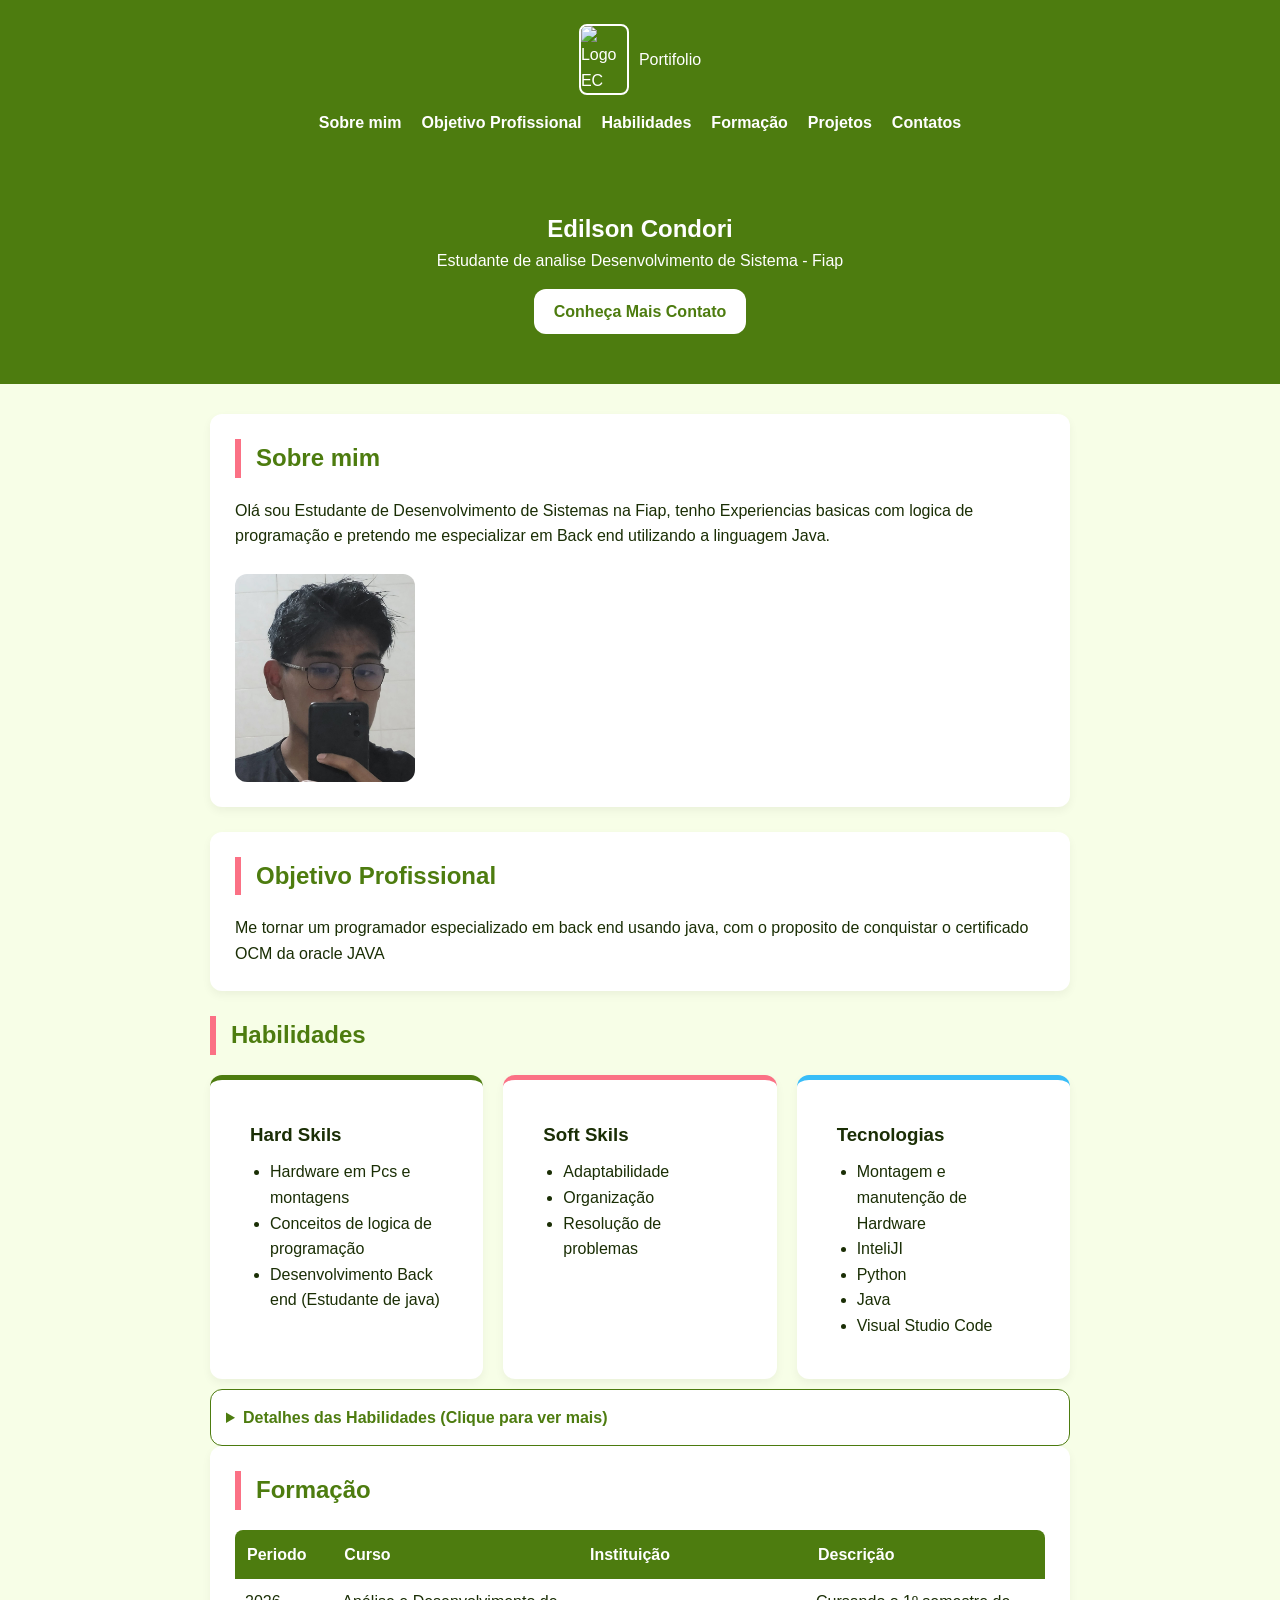
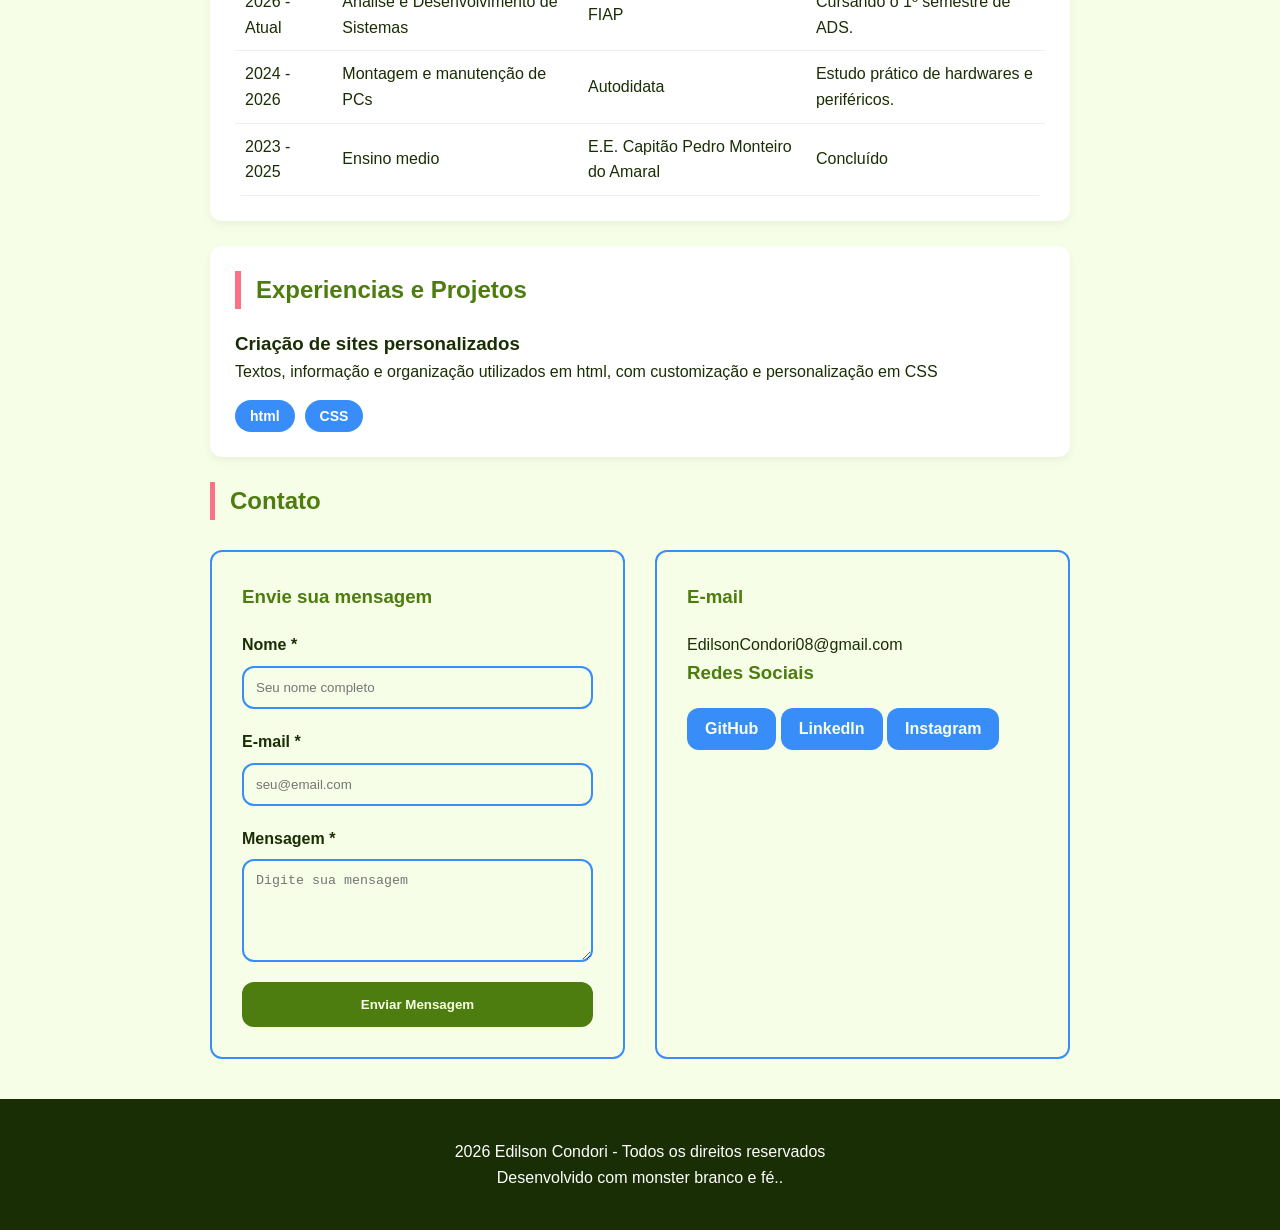
==== index.html @ 4fdccb60 "Add files via upload" ====
<!DOCTYPE html>
<html lang="pt-br">
<head>
    <meta charset="UTF-8">
    <meta name="viewport" content="width=device-width, initial-scale=1.0">
    <title>Portfólio - Edilson Condori</title>
    <link rel="stylesheet" href="style.css">
</head>
<body>

    <header>
        <div class="logo-area">
            <img src="https://ui-avatars.com/api/?background=4D7C0F&color=white&name=Edilson+Condori" alt="Logo EC">
            <span>Portifolio</span>
        </div>
        <nav>
            <ul>
                <li><a href="#sobre-mim">Sobre mim</a></li>
                <li><a href="#objetivo">Objetivo Profissional</a></li>
                <li><a href="#habilidades">Habilidades</a></li>
                <li><a href="#formacao">Formação</a></li>
                <li><a href="#projetos">Projetos</a></li>
                <li><a href="#contatos">Contatos</a></li>
            </ul>
        </nav>
    </header>

    <section class="hero">
        <h1>Edilson Condori</h1>
        <p>Estudante de analise Desenvolvimento de Sistema - Fiap</p>
        <div class="botoes">
            <a href="google.com/?hl=pt_BR" class="btn-contato">Conheça Mais Contato</a>
        </div>
    </section>

    <main>
        <section id="sobre-mim" class="bloco-branco">
            <h2>Sobre mim</h2>
            <div class="conteudo-flex">
                <div class="texto">
                    <p>Olá sou Estudante de Desenvolvimento de Sistemas na Fiap, tenho Experiencias basicas com logica de programação e pretendo me especializar em Back end utilizando a linguagem Java.</p>
                </div>
                <img src="img/myfoto.jpg" alt="Foto de Edilson" class="foto-perfil">
            </div>
        </section>

        <section id="objetivo" class="bloco-branco">
            <h2>Objetivo Profissional</h2>
            <p>Me tornar um programador especializado em back end usando java, com o proposito de conquistar o certificado OCM da oracle JAVA</p>
        </section>

        <section id="habilidades">
            <h2>Habilidades</h2>
            <div class="cards-grid">
                <div class="card hard">
                    <h3>Hard Skils</h3>
                    <ul>
                        <li>Hardware em Pcs e montagens</li>
                        <li>Conceitos de logica de programação</li>
                        <li>Desenvolvimento Back end (Estudante de java)</li>
                    </ul>
                </div>
                <div class="card soft">
                    <h3>Soft Skils</h3>
                    <ul>
                        <li>Adaptabilidade</li>
                        <li>Organização</li>
                        <li>Resolução de problemas</li>
                    </ul>
                </div>
                <div class="card tech">
                    <h3>Tecnologias</h3>
                    <ul>
                        <li>Montagem e manutenção de Hardware</li>
                        <li>InteliJI</li>
                        <li>Python</li>
                        <li>Java</li>
                        <li>Visual Studio Code</li>
                    </ul>
                </div>
            </div>

            <details class="detalhes-habilidades">
                <summary>Detalhes das Habilidades (Clique para ver mais)</summary>
                <p>Tenho experiencia pratica em montagens de Computadores do zero Escolha de componentes compativeis e manutenção preventiva. Tambem tenho conhecimento basico em Java e Python no uso do VsCode e InteliJI.</p>
            </details>
        </section>

        <section id="formacao" class="bloco-branco">
            <h2>Formação</h2>
            <table>
                <thead>
                    <tr>
                        <th>Periodo</th>
                        <th>Curso</th>
                        <th>Instituição</th>
                        <th>Descrição</th>
                    </tr>
                </thead>
                <tbody>
                    <tr>
                        <td>2026 - Atual</td>
                        <td>Análise e Desenvolvimento de Sistemas</td>
                        <td>FIAP</td>
                        <td>Cursando o 1º semestre de ADS.</td>
                    </tr>
                    <tr>
                        <td>2024 - 2026</td>
                        <td>Montagem e manutenção de PCs</td>
                        <td>Autodidata</td>
                        <td>Estudo prático de hardwares e periféricos.</td>
                    </tr>
                    <tr>
                        <td>2023 - 2025</td>
                        <td>Ensino medio</td>
                        <td>E.E. Capitão Pedro Monteiro do Amaral</td>
                        <td>Concluído</td>
                    </tr>
                </tbody>
            </table>
        </section>

        <section id="projetos" class="bloco-branco">
            <h2>Experiencias e Projetos</h2>
            <h3>Criação de sites personalizados</h3>
            <p>Textos, informação e organização utilizados em html, com customização e personalização em CSS</p>
            <ul class="lista-tags">
                <li>html</li>
                <li>CSS</li>
            </ul>
        </section>

        <section id="contatos">
            <h2 class="titulo-contato">Contato</h2>

        <div class="contato-container">
    <form class="contato-form">
        <h3>Envie sua mensagem</h3>
        
        <div class="input-group">
            <label for="nome">Nome *</label>
            <input type="text" id="nome" placeholder="Seu nome completo" required>
        </div>

        <div class="input-group">
            <label for="email">E-mail *</label>
            <input type="email" id="email" placeholder="seu@email.com" required>
        </div>

        <div class="input-group">
            <label for="mensagem">Mensagem *</label>
            <textarea id="mensagem" placeholder="Digite sua mensagem" rows="5" required></textarea>
        </div>

        <button type="submit" class="btn-enviar">Enviar Mensagem</button>
    </form>

    <div class="contato-info">
        <div class="info-item">
            <h3>E-mail</h3>
            <p>EdilsonCondori08@gmail.com</p>
        </div>

        <div class="info-item">
            <h3>Redes Sociais</h3>
            <div class="social-links">
                <a href="https://github.com/JonataJKL" target="_blank" class="badge">GitHub</a>
                <a href="https://linkedin.com/in/edilson-condori-8728393b3/" target="_blank" class="badge">LinkedIn</a>
                <a href="https://www.instagram.com/jkl0_82/" target="_blank" class="badge">Instagram</a>
            </div>
        </div>
    </div>
    </div>
            </div>
        </section>
    </main>

    <footer>
        <p>2026 Edilson Condori - Todos os direitos reservados</p>
        <p>Desenvolvido com monster branco e fé..</p>
    </footer>

</body>
</html>
---- style.css ----
* {
    margin: 0;
    padding: 0;
    box-sizing: border-box;
}

body {
    background-color: #F7FEE7; 
    color: #1A2E05;            
    font-family: 'Segoe UI', Tahoma, sans-serif;
    line-height: 1.6;
}

header {
    background-color: #4D7C0F; 
    color: white;
    padding: 1.5rem;
    display: flex;
    flex-direction: column;    
    align-items: center;       
    gap: 15px;
}

.logo-area {
    display: flex;
    align-items: center;
    gap: 10px;
}

.logo-area img {
    border-radius: 8px;
    width: 50px;
    border: 2px solid white;
}

nav ul {
    display: flex;
    gap: 20px;
    list-style: none;
}

nav a {
    color: white;
    text-decoration: none;
    font-weight: bold;
}

.hero {
    background-color: #4D7C0F;
    color: white;
    text-align: center;
    padding: 50px 20px;
}

.btn-contato {
    display: inline-block;
    background: white;
    color: #4D7C0F;
    padding: 10px 20px;
    border-radius: 12px;
    text-decoration: none;
    font-weight: bold;
    margin-top: 15px;
}


main {
    max-width: 900px;
    margin: 30px auto;
    padding: 0 20px;
}

.bloco-branco {
    background: white;
    padding: 25px;
    border-radius: 12px;
    margin-bottom: 25px;
    box-shadow: 0 4px 10px rgba(0,0,0,0.05); 
}

h2 {
    color: #4D7C0F;
    border-left: 6px solid #FB7185;
    padding-left: 15px;
    margin-bottom: 20px;
}


.cards-grid {
    display: flex;      
    gap: 20px;        
    flex-wrap: wrap;     
}

.card {
    background: white;
    padding: 40px;
    border-radius: 12px;
    flex: 1;             
    min-width: 250px;
    box-shadow: 0 4px 10px rgba(0,0,0,0.05);
}
.card ul {
    padding-left: 20px; 
    margin-top: 10px;
}


.card.hard { border-top: 5px solid #4D7C0F; } /* Verde */
.card.soft { border-top: 5px solid #FB7185; } /* Rosa */
.card.tech { border-top: 5px solid #38BDF8; } /* Azul */

.detalhes-habilidades {
    background: white;
    padding: 15px;
    border-radius: 12px;
    cursor: pointer;
    border: 1px solid #4D7C0F;
    margin-top: 10px;
}

.detalhes-habilidades summary {
    font-weight: bold;
    color: #4D7C0F;
}

.foto-perfil {
    border-radius: 12px;
    width: 180px;
}

.conteudo-flex {
    display: flex;
    gap: 25px;
    align-items: center;
    flex-wrap: wrap;
}

table {
    width: 100%;
    border-collapse: collapse;
    background: white;
    border-radius: 8px;
    overflow: hidden;
}

th {
    background: #4D7C0F;
    color: white;
    padding: 12px;
    text-align: left;
}

td {
    padding: 10px;
    border-bottom: 1px solid #eee;
}


.contato-grid {
    display: flex;
    gap: 20px;
    flex-wrap: wrap;
}

.contato-box {
    background: white;
    padding: 20px;
    border-radius: 12px;
    flex: 1;
    min-width: 250px;
    box-shadow: 0 4px 10px rgba(0,0,0,0.05);
}

.sociais-lista {
    list-style: none;
    display: flex;
    gap: 10px;
    margin-top: 10px;
}

.sociais-lista a {
    background: #388DF8; 
    color: white;
    padding: 5px 15px;
    border-radius: 20px;
    text-decoration: none;
    font-size: 0.8rem;
    font-weight: bold;
}


footer {
    text-align: center;
    padding: 40px;
    background: #1A2E05; 
    color: white;
    margin-top: 40px;
}

.lista-tags {
    list-style: none; 
    padding: 0;
    margin-top: 15px;
    display: flex; 
    gap: 10px;
}

.lista-tags li {
    background-color: #388DF8; 
    color: white;
    padding: 5px 15px;
    border-radius: 20px;
    font-size: 14px;
    font-weight: bold;
}


.contato {
    padding: 60px 20px;
    background-color: #F7FEE7; 
    color: #1A2E05;
}

.titulo-contato {
    color: #4D7C0F;
    border-left: 5px solid #FB7185; 
    padding-left: 15px;
    margin-bottom: 30px;
}

.contato-container {
    display: flex;
    gap: 30px;
    justify-content: center;
    flex-wrap: wrap;
}


.contato-form, .contato-info {
    background-color: #F7FEE7; 
    padding: 30px;
    border-radius: 12px; 
    border: 2px solid #388DF8; 
    flex: 1;
    max-width: 500px;
}

.contato-form h3, .contato-info h3 {
    color: #4D7C0F; 
    margin-bottom: 20px;
}

.input-group {
    margin-bottom: 20px;
    display: flex;
    flex-direction: column;
}

.input-group label {
    font-weight: bold;
    color: #1A2E05; 
    margin-bottom: 8px;
}

.input-group input, .input-group textarea {
    padding: 12px;
    border: 2px solid #388DF8; 
    border-radius: 12px;
    outline: none;
    background-color: #F7FEE7;
    color: #1A2E05;
}

.input-group input:focus, .input-group textarea:focus {
    border-color: #FB7185; 
}


.btn-enviar {
    width: 100%;
    padding: 15px;
    background-color: #4D7C0F; 
    color: #F7FEE7;
    border: none;
    border-radius: 12px;
    font-weight: bold;
    cursor: pointer;
    transition: 0.3s;
}

.btn-enviar:hover {
    background-color: #388DF8; 
}

.badge {
    background-color: #388DF8;  
    color: #F7FEE7; 
    padding: 8px 18px;
    border-radius: 12px;
    text-decoration: none;
    font-weight: bold;
    display: inline-block;
}

.badge:hover {
    background-color: #FB7185; 
}
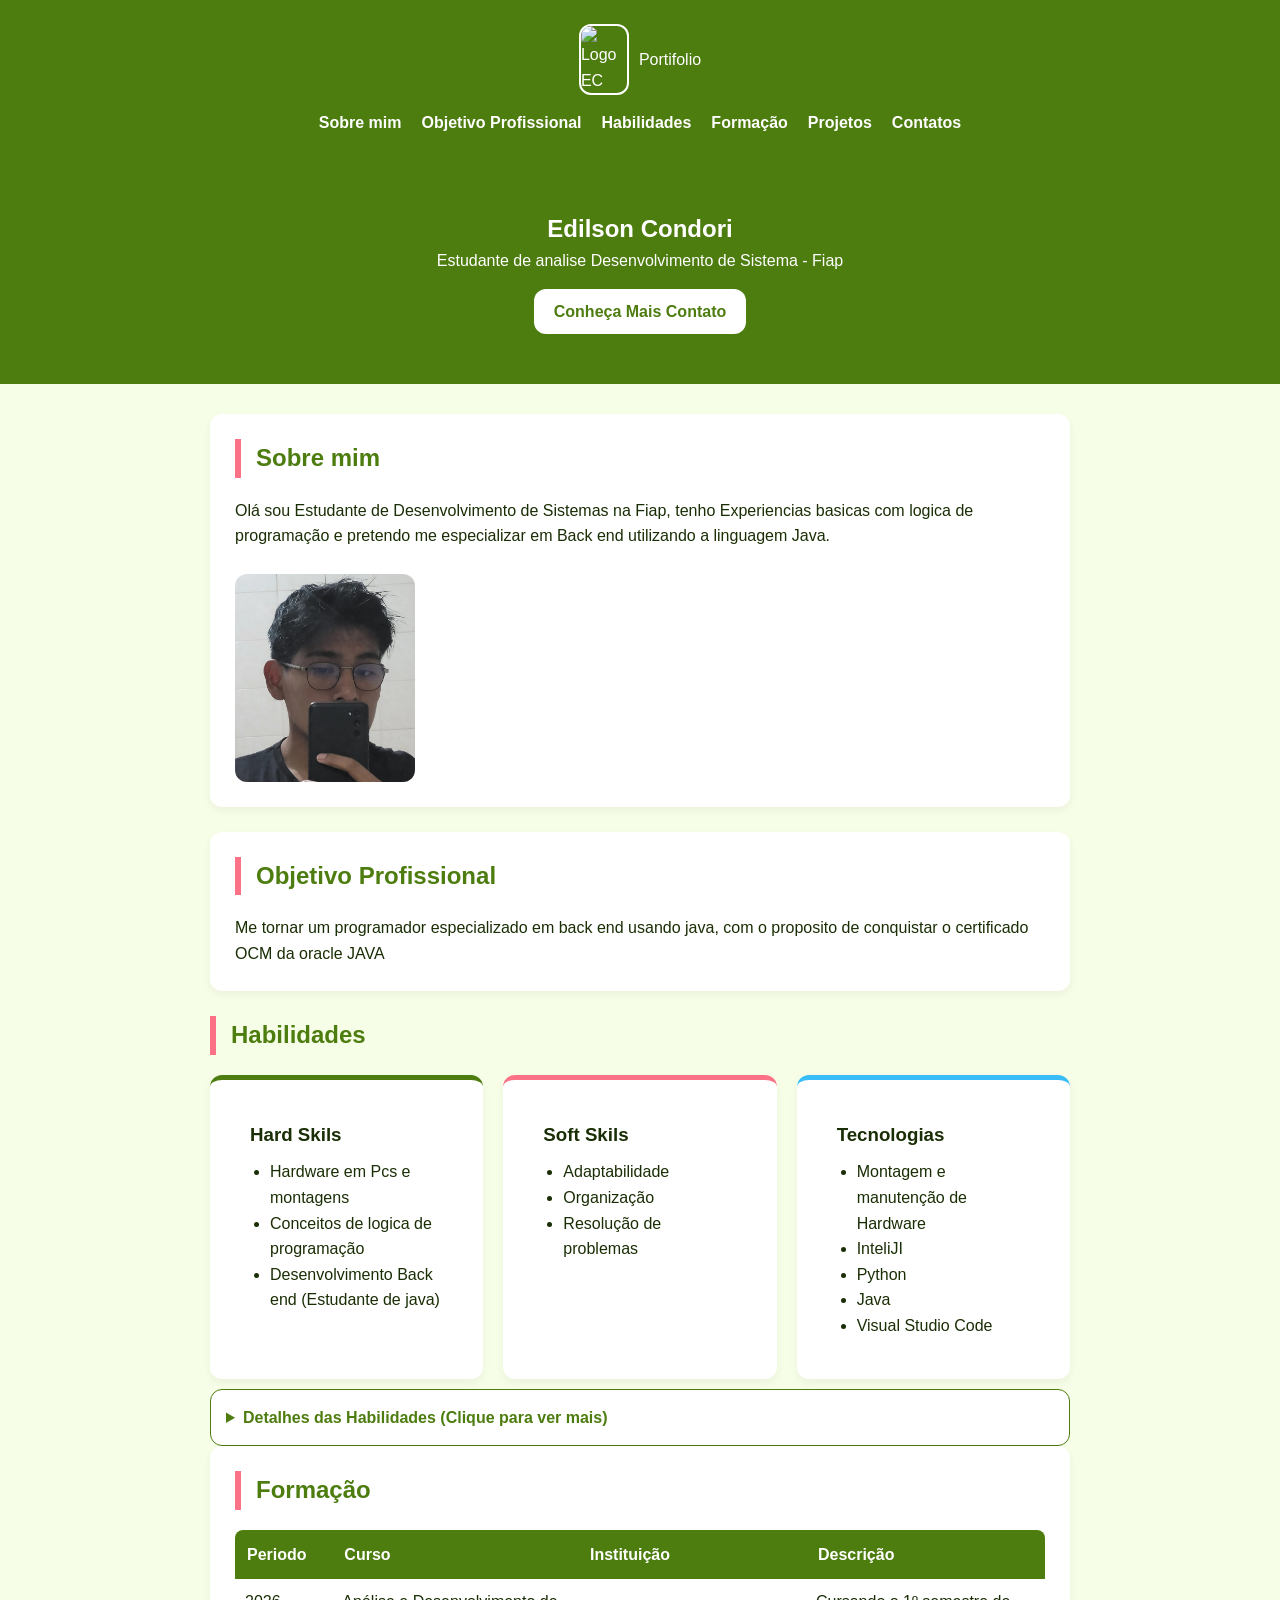
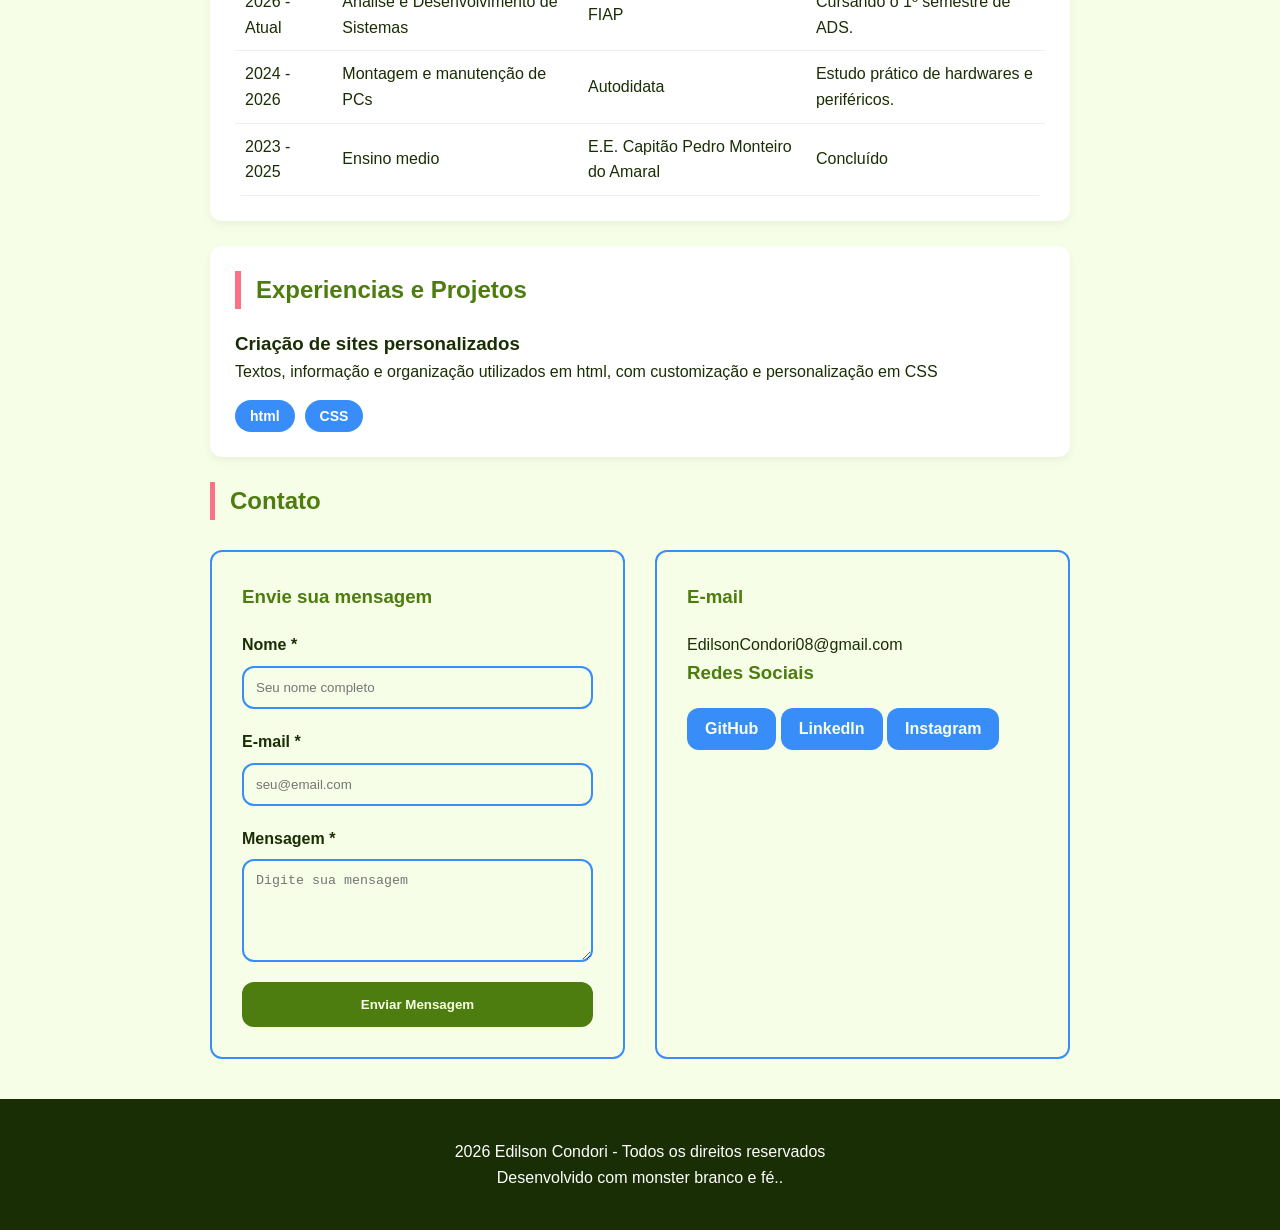
==== commit 2f12b2e5: "Resolvendo px" ====
--- a/index.html
+++ b/index.html
@@ -1,184 +1,184 @@
-<!DOCTYPE html>
-<html lang="pt-br">
-<head>
-    <meta charset="UTF-8">
-    <meta name="viewport" content="width=device-width, initial-scale=1.0">
-    <title>Portfólio - Edilson Condori</title>
-    <link rel="stylesheet" href="style.css">
-</head>
-<body>
-
-    <header>
-        <div class="logo-area">
-            <img src="https://ui-avatars.com/api/?background=4D7C0F&color=white&name=Edilson+Condori" alt="Logo EC">
-            <span>Portifolio</span>
-        </div>
-        <nav>
-            <ul>
-                <li><a href="#sobre-mim">Sobre mim</a></li>
-                <li><a href="#objetivo">Objetivo Profissional</a></li>
-                <li><a href="#habilidades">Habilidades</a></li>
-                <li><a href="#formacao">Formação</a></li>
-                <li><a href="#projetos">Projetos</a></li>
-                <li><a href="#contatos">Contatos</a></li>
-            </ul>
-        </nav>
-    </header>
-
-    <section class="hero">
-        <h1>Edilson Condori</h1>
-        <p>Estudante de analise Desenvolvimento de Sistema - Fiap</p>
-        <div class="botoes">
-            <a href="google.com/?hl=pt_BR" class="btn-contato">Conheça Mais Contato</a>
-        </div>
-    </section>
-
-    <main>
-        <section id="sobre-mim" class="bloco-branco">
-            <h2>Sobre mim</h2>
-            <div class="conteudo-flex">
-                <div class="texto">
-                    <p>Olá sou Estudante de Desenvolvimento de Sistemas na Fiap, tenho Experiencias basicas com logica de programação e pretendo me especializar em Back end utilizando a linguagem Java.</p>
-                </div>
-                <img src="img/myfoto.jpg" alt="Foto de Edilson" class="foto-perfil">
-            </div>
-        </section>
-
-        <section id="objetivo" class="bloco-branco">
-            <h2>Objetivo Profissional</h2>
-            <p>Me tornar um programador especializado em back end usando java, com o proposito de conquistar o certificado OCM da oracle JAVA</p>
-        </section>
-
-        <section id="habilidades">
-            <h2>Habilidades</h2>
-            <div class="cards-grid">
-                <div class="card hard">
-                    <h3>Hard Skils</h3>
-                    <ul>
-                        <li>Hardware em Pcs e montagens</li>
-                        <li>Conceitos de logica de programação</li>
-                        <li>Desenvolvimento Back end (Estudante de java)</li>
-                    </ul>
-                </div>
-                <div class="card soft">
-                    <h3>Soft Skils</h3>
-                    <ul>
-                        <li>Adaptabilidade</li>
-                        <li>Organização</li>
-                        <li>Resolução de problemas</li>
-                    </ul>
-                </div>
-                <div class="card tech">
-                    <h3>Tecnologias</h3>
-                    <ul>
-                        <li>Montagem e manutenção de Hardware</li>
-                        <li>InteliJI</li>
-                        <li>Python</li>
-                        <li>Java</li>
-                        <li>Visual Studio Code</li>
-                    </ul>
-                </div>
-            </div>
-
-            <details class="detalhes-habilidades">
-                <summary>Detalhes das Habilidades (Clique para ver mais)</summary>
-                <p>Tenho experiencia pratica em montagens de Computadores do zero Escolha de componentes compativeis e manutenção preventiva. Tambem tenho conhecimento basico em Java e Python no uso do VsCode e InteliJI.</p>
-            </details>
-        </section>
-
-        <section id="formacao" class="bloco-branco">
-            <h2>Formação</h2>
-            <table>
-                <thead>
-                    <tr>
-                        <th>Periodo</th>
-                        <th>Curso</th>
-                        <th>Instituição</th>
-                        <th>Descrição</th>
-                    </tr>
-                </thead>
-                <tbody>
-                    <tr>
-                        <td>2026 - Atual</td>
-                        <td>Análise e Desenvolvimento de Sistemas</td>
-                        <td>FIAP</td>
-                        <td>Cursando o 1º semestre de ADS.</td>
-                    </tr>
-                    <tr>
-                        <td>2024 - 2026</td>
-                        <td>Montagem e manutenção de PCs</td>
-                        <td>Autodidata</td>
-                        <td>Estudo prático de hardwares e periféricos.</td>
-                    </tr>
-                    <tr>
-                        <td>2023 - 2025</td>
-                        <td>Ensino medio</td>
-                        <td>E.E. Capitão Pedro Monteiro do Amaral</td>
-                        <td>Concluído</td>
-                    </tr>
-                </tbody>
-            </table>
-        </section>
-
-        <section id="projetos" class="bloco-branco">
-            <h2>Experiencias e Projetos</h2>
-            <h3>Criação de sites personalizados</h3>
-            <p>Textos, informação e organização utilizados em html, com customização e personalização em CSS</p>
-            <ul class="lista-tags">
-                <li>html</li>
-                <li>CSS</li>
-            </ul>
-        </section>
-
-        <section id="contatos">
-            <h2 class="titulo-contato">Contato</h2>
-
-        <div class="contato-container">
-    <form class="contato-form">
-        <h3>Envie sua mensagem</h3>
-        
-        <div class="input-group">
-            <label for="nome">Nome *</label>
-            <input type="text" id="nome" placeholder="Seu nome completo" required>
-        </div>
-
-        <div class="input-group">
-            <label for="email">E-mail *</label>
-            <input type="email" id="email" placeholder="seu@email.com" required>
-        </div>
-
-        <div class="input-group">
-            <label for="mensagem">Mensagem *</label>
-            <textarea id="mensagem" placeholder="Digite sua mensagem" rows="5" required></textarea>
-        </div>
-
-        <button type="submit" class="btn-enviar">Enviar Mensagem</button>
-    </form>
-
-    <div class="contato-info">
-        <div class="info-item">
-            <h3>E-mail</h3>
-            <p>EdilsonCondori08@gmail.com</p>
-        </div>
-
-        <div class="info-item">
-            <h3>Redes Sociais</h3>
-            <div class="social-links">
-                <a href="https://github.com/JonataJKL" target="_blank" class="badge">GitHub</a>
-                <a href="https://linkedin.com/in/edilson-condori-8728393b3/" target="_blank" class="badge">LinkedIn</a>
-                <a href="https://www.instagram.com/jkl0_82/" target="_blank" class="badge">Instagram</a>
-            </div>
-        </div>
-    </div>
-    </div>
-            </div>
-        </section>
-    </main>
-
-    <footer>
-        <p>2026 Edilson Condori - Todos os direitos reservados</p>
-        <p>Desenvolvido com monster branco e fé..</p>
-    </footer>
-
-</body>
+<!DOCTYPE html>
+<html lang="pt-br">
+<head>
+    <meta charset="UTF-8">
+    <meta name="viewport" content="width=device-width, initial-scale=1.0">
+    <title>Portfólio - Edilson Condori</title>
+    <link rel="stylesheet" href="style.css">
+</head>
+<body>
+
+    <header>
+        <div class="logo-area">
+            <img src="https://ui-avatars.com/api/?background=4D7C0F&color=white&name=Edilson+Condori" alt="Logo EC">
+            <span>Portifolio</span>
+        </div>
+        <nav>
+            <ul>
+                <li><a href="#sobre-mim">Sobre mim</a></li>
+                <li><a href="#objetivo">Objetivo Profissional</a></li>
+                <li><a href="#habilidades">Habilidades</a></li>
+                <li><a href="#formacao">Formação</a></li>
+                <li><a href="#projetos">Projetos</a></li>
+                <li><a href="#contatos">Contatos</a></li>
+            </ul>
+        </nav>
+    </header>
+
+    <section class="hero">
+        <h1>Edilson Condori</h1>
+        <p>Estudante de analise Desenvolvimento de Sistema - Fiap</p>
+        <div class="botoes">
+            <a href="google.com/?hl=pt_BR" class="btn-contato">Conheça Mais Contato</a>
+        </div>
+    </section>
+
+    <main>
+        <section id="sobre-mim" class="bloco-branco">
+            <h2>Sobre mim</h2>
+            <div class="conteudo-flex">
+                <div class="texto">
+                    <p>Olá sou Estudante de Desenvolvimento de Sistemas na Fiap, tenho Experiencias basicas com logica de programação e pretendo me especializar em Back end utilizando a linguagem Java.</p>
+                </div>
+                <img src="img/myfoto.jpg" alt="Foto de Edilson" class="foto-perfil">
+            </div>
+        </section>
+
+        <section id="objetivo" class="bloco-branco">
+            <h2>Objetivo Profissional</h2>
+            <p>Me tornar um programador especializado em back end usando java, com o proposito de conquistar o certificado OCM da oracle JAVA</p>
+        </section>
+
+        <section id="habilidades">
+            <h2>Habilidades</h2>
+            <div class="cards-grid">
+                <div class="card hard">
+                    <h3>Hard Skils</h3>
+                    <ul>
+                        <li>Hardware em Pcs e montagens</li>
+                        <li>Conceitos de logica de programação</li>
+                        <li>Desenvolvimento Back end (Estudante de java)</li>
+                    </ul>
+                </div>
+                <div class="card soft">
+                    <h3>Soft Skils</h3>
+                    <ul>
+                        <li>Adaptabilidade</li>
+                        <li>Organização</li>
+                        <li>Resolução de problemas</li>
+                    </ul>
+                </div>
+                <div class="card tech">
+                    <h3>Tecnologias</h3>
+                    <ul>
+                        <li>Montagem e manutenção de Hardware</li>
+                        <li>InteliJI</li>
+                        <li>Python</li>
+                        <li>Java</li>
+                        <li>Visual Studio Code</li>
+                    </ul>
+                </div>
+            </div>
+
+            <details class="detalhes-habilidades">
+                <summary>Detalhes das Habilidades (Clique para ver mais)</summary>
+                <p>Tenho experiencia pratica em montagens de Computadores do zero Escolha de componentes compativeis e manutenção preventiva. Tambem tenho conhecimento basico em Java e Python no uso do VsCode e InteliJI.</p>
+            </details>
+        </section>
+
+        <section id="formacao" class="bloco-branco">
+            <h2>Formação</h2>
+            <table>
+                <thead>
+                    <tr>
+                        <th>Periodo</th>
+                        <th>Curso</th>
+                        <th>Instituição</th>
+                        <th>Descrição</th>
+                    </tr>
+                </thead>
+                <tbody>
+                    <tr>
+                        <td>2026 - Atual</td>
+                        <td>Análise e Desenvolvimento de Sistemas</td>
+                        <td>FIAP</td>
+                        <td>Cursando o 1º semestre de ADS.</td>
+                    </tr>
+                    <tr>
+                        <td>2024 - 2026</td>
+                        <td>Montagem e manutenção de PCs</td>
+                        <td>Autodidata</td>
+                        <td>Estudo prático de hardwares e periféricos.</td>
+                    </tr>
+                    <tr>
+                        <td>2023 - 2025</td>
+                        <td>Ensino medio</td>
+                        <td>E.E. Capitão Pedro Monteiro do Amaral</td>
+                        <td>Concluído</td>
+                    </tr>
+                </tbody>
+            </table>
+        </section>
+
+        <section id="projetos" class="bloco-branco">
+            <h2>Experiencias e Projetos</h2>
+            <h3>Criação de sites personalizados</h3>
+            <p>Textos, informação e organização utilizados em html, com customização e personalização em CSS</p>
+            <ul class="lista-tags">
+                <li>html</li>
+                <li>CSS</li>
+            </ul>
+        </section>
+
+        <section id="contatos">
+            <h2 class="titulo-contato">Contato</h2>
+
+        <div class="contato-container">
+    <form class="contato-form">
+        <h3>Envie sua mensagem</h3>
+        
+        <div class="input-group">
+            <label for="nome">Nome *</label>
+            <input type="text" id="nome" placeholder="Seu nome completo" required>
+        </div>
+
+        <div class="input-group">
+            <label for="email">E-mail *</label>
+            <input type="email" id="email" placeholder="seu@email.com" required>
+        </div>
+
+        <div class="input-group">
+            <label for="mensagem">Mensagem *</label>
+            <textarea id="mensagem" placeholder="Digite sua mensagem" rows="5" required></textarea>
+        </div>
+
+        <button type="submit" class="btn-enviar">Enviar Mensagem</button>
+    </form>
+
+    <div class="contato-info">
+        <div class="info-item">
+            <h3>E-mail</h3>
+            <p>EdilsonCondori08@gmail.com</p>
+        </div>
+
+        <div class="info-item">
+            <h3>Redes Sociais</h3>
+            <div class="social-links">
+                <a href="https://github.com/JonataJKL" target="_blank" class="badge">GitHub</a>
+                <a href="https://linkedin.com/in/edilson-condori-8728393b3/" target="_blank" class="badge">LinkedIn</a>
+                <a href="https://www.instagram.com/jkl0_82/" target="_blank" class="badge">Instagram</a>
+            </div>
+        </div>
+    </div>
+    </div>
+            </div>
+        </section>
+    </main>
+
+    <footer>
+        <p>2026 Edilson Condori - Todos os direitos reservados</p>
+        <p>Desenvolvido com monster branco e fé..</p>
+    </footer>
+
+</body>
 </html>
--- a/style.css
+++ b/style.css
@@ -1,308 +1,308 @@
-* {
-    margin: 0;
-    padding: 0;
-    box-sizing: border-box;
-}
-
-body {
-    background-color: #F7FEE7; 
-    color: #1A2E05;            
-    font-family: 'Segoe UI', Tahoma, sans-serif;
-    line-height: 1.6;
-}
-
-header {
-    background-color: #4D7C0F; 
-    color: white;
-    padding: 1.5rem;
-    display: flex;
-    flex-direction: column;    
-    align-items: center;       
-    gap: 15px;
-}
-
-.logo-area {
-    display: flex;
-    align-items: center;
-    gap: 10px;
-}
-
-.logo-area img {
-    border-radius: 8px;
-    width: 50px;
-    border: 2px solid white;
-}
-
-nav ul {
-    display: flex;
-    gap: 20px;
-    list-style: none;
-}
-
-nav a {
-    color: white;
-    text-decoration: none;
-    font-weight: bold;
-}
-
-.hero {
-    background-color: #4D7C0F;
-    color: white;
-    text-align: center;
-    padding: 50px 20px;
-}
-
-.btn-contato {
-    display: inline-block;
-    background: white;
-    color: #4D7C0F;
-    padding: 10px 20px;
-    border-radius: 12px;
-    text-decoration: none;
-    font-weight: bold;
-    margin-top: 15px;
-}
-
-
-main {
-    max-width: 900px;
-    margin: 30px auto;
-    padding: 0 20px;
-}
-
-.bloco-branco {
-    background: white;
-    padding: 25px;
-    border-radius: 12px;
-    margin-bottom: 25px;
-    box-shadow: 0 4px 10px rgba(0,0,0,0.05); 
-}
-
-h2 {
-    color: #4D7C0F;
-    border-left: 6px solid #FB7185;
-    padding-left: 15px;
-    margin-bottom: 20px;
-}
-
-
-.cards-grid {
-    display: flex;      
-    gap: 20px;        
-    flex-wrap: wrap;     
-}
-
-.card {
-    background: white;
-    padding: 40px;
-    border-radius: 12px;
-    flex: 1;             
-    min-width: 250px;
-    box-shadow: 0 4px 10px rgba(0,0,0,0.05);
-}
-.card ul {
-    padding-left: 20px; 
-    margin-top: 10px;
-}
-
-
-.card.hard { border-top: 5px solid #4D7C0F; } /* Verde */
-.card.soft { border-top: 5px solid #FB7185; } /* Rosa */
-.card.tech { border-top: 5px solid #38BDF8; } /* Azul */
-
-.detalhes-habilidades {
-    background: white;
-    padding: 15px;
-    border-radius: 12px;
-    cursor: pointer;
-    border: 1px solid #4D7C0F;
-    margin-top: 10px;
-}
-
-.detalhes-habilidades summary {
-    font-weight: bold;
-    color: #4D7C0F;
-}
-
-.foto-perfil {
-    border-radius: 12px;
-    width: 180px;
-}
-
-.conteudo-flex {
-    display: flex;
-    gap: 25px;
-    align-items: center;
-    flex-wrap: wrap;
-}
-
-table {
-    width: 100%;
-    border-collapse: collapse;
-    background: white;
-    border-radius: 8px;
-    overflow: hidden;
-}
-
-th {
-    background: #4D7C0F;
-    color: white;
-    padding: 12px;
-    text-align: left;
-}
-
-td {
-    padding: 10px;
-    border-bottom: 1px solid #eee;
-}
-
-
-.contato-grid {
-    display: flex;
-    gap: 20px;
-    flex-wrap: wrap;
-}
-
-.contato-box {
-    background: white;
-    padding: 20px;
-    border-radius: 12px;
-    flex: 1;
-    min-width: 250px;
-    box-shadow: 0 4px 10px rgba(0,0,0,0.05);
-}
-
-.sociais-lista {
-    list-style: none;
-    display: flex;
-    gap: 10px;
-    margin-top: 10px;
-}
-
-.sociais-lista a {
-    background: #388DF8; 
-    color: white;
-    padding: 5px 15px;
-    border-radius: 20px;
-    text-decoration: none;
-    font-size: 0.8rem;
-    font-weight: bold;
-}
-
-
-footer {
-    text-align: center;
-    padding: 40px;
-    background: #1A2E05; 
-    color: white;
-    margin-top: 40px;
-}
-
-.lista-tags {
-    list-style: none; 
-    padding: 0;
-    margin-top: 15px;
-    display: flex; 
-    gap: 10px;
-}
-
-.lista-tags li {
-    background-color: #388DF8; 
-    color: white;
-    padding: 5px 15px;
-    border-radius: 20px;
-    font-size: 14px;
-    font-weight: bold;
-}
-
-
-.contato {
-    padding: 60px 20px;
-    background-color: #F7FEE7; 
-    color: #1A2E05;
-}
-
-.titulo-contato {
-    color: #4D7C0F;
-    border-left: 5px solid #FB7185; 
-    padding-left: 15px;
-    margin-bottom: 30px;
-}
-
-.contato-container {
-    display: flex;
-    gap: 30px;
-    justify-content: center;
-    flex-wrap: wrap;
-}
-
-
-.contato-form, .contato-info {
-    background-color: #F7FEE7; 
-    padding: 30px;
-    border-radius: 12px; 
-    border: 2px solid #388DF8; 
-    flex: 1;
-    max-width: 500px;
-}
-
-.contato-form h3, .contato-info h3 {
-    color: #4D7C0F; 
-    margin-bottom: 20px;
-}
-
-.input-group {
-    margin-bottom: 20px;
-    display: flex;
-    flex-direction: column;
-}
-
-.input-group label {
-    font-weight: bold;
-    color: #1A2E05; 
-    margin-bottom: 8px;
-}
-
-.input-group input, .input-group textarea {
-    padding: 12px;
-    border: 2px solid #388DF8; 
-    border-radius: 12px;
-    outline: none;
-    background-color: #F7FEE7;
-    color: #1A2E05;
-}
-
-.input-group input:focus, .input-group textarea:focus {
-    border-color: #FB7185; 
-}
-
-
-.btn-enviar {
-    width: 100%;
-    padding: 15px;
-    background-color: #4D7C0F; 
-    color: #F7FEE7;
-    border: none;
-    border-radius: 12px;
-    font-weight: bold;
-    cursor: pointer;
-    transition: 0.3s;
-}
-
-.btn-enviar:hover {
-    background-color: #388DF8; 
-}
-
-.badge {
-    background-color: #388DF8;  
-    color: #F7FEE7; 
-    padding: 8px 18px;
-    border-radius: 12px;
-    text-decoration: none;
-    font-weight: bold;
-    display: inline-block;
-}
-
-.badge:hover {
-    background-color: #FB7185; 
+* {
+    margin: 0;
+    padding: 0;
+    box-sizing: border-box;
+}
+
+body {
+    background-color: #F7FEE7; 
+    color: #1A2E05;            
+    font-family: 'Segoe UI', Tahoma, sans-serif;
+    line-height: 1.6;
+}
+
+header {
+    background-color: #4D7C0F; 
+    color: white;
+    padding: 1.5rem;
+    display: flex;
+    flex-direction: column;    
+    align-items: center;       
+    gap: 15px;
+}
+
+.logo-area {
+    display: flex;
+    align-items: center;
+    gap: 10px;
+}
+
+.logo-area img {
+    border-radius: 12px;
+    width: 50px;
+    border: 2px solid white;
+}
+
+nav ul {
+    display: flex;
+    gap: 20px;
+    list-style: none;
+}
+
+nav a {
+    color: white;
+    text-decoration: none;
+    font-weight: bold;
+}
+
+.hero {
+    background-color: #4D7C0F;
+    color: white;
+    text-align: center;
+    padding: 50px 20px;
+}
+
+.btn-contato {
+    display: inline-block;
+    background: white;
+    color: #4D7C0F;
+    padding: 10px 20px;
+    border-radius: 12px;
+    text-decoration: none;
+    font-weight: bold;
+    margin-top: 15px;
+}
+
+
+main {
+    max-width: 900px;
+    margin: 30px auto;
+    padding: 0 20px;
+}
+
+.bloco-branco {
+    background: white;
+    padding: 25px;
+    border-radius: 12px;
+    margin-bottom: 25px;
+    box-shadow: 0 4px 10px rgba(0,0,0,0.05); 
+}
+
+h2 {
+    color: #4D7C0F;
+    border-left: 6px solid #FB7185;
+    padding-left: 15px;
+    margin-bottom: 20px;
+}
+
+
+.cards-grid {
+    display: flex;      
+    gap: 20px;        
+    flex-wrap: wrap;     
+}
+
+.card {
+    background: white;
+    padding: 40px;
+    border-radius: 12px;
+    flex: 1;             
+    min-width: 250px;
+    box-shadow: 0 4px 10px rgba(0,0,0,0.05);
+}
+.card ul {
+    padding-left: 20px; 
+    margin-top: 10px;
+}
+
+
+.card.hard { border-top: 5px solid #4D7C0F; } /* Verde */
+.card.soft { border-top: 5px solid #FB7185; } /* Rosa */
+.card.tech { border-top: 5px solid #38BDF8; } /* Azul */
+
+.detalhes-habilidades {
+    background: white;
+    padding: 15px;
+    border-radius: 12px;
+    cursor: pointer;
+    border: 1px solid #4D7C0F;
+    margin-top: 10px;
+}
+
+.detalhes-habilidades summary {
+    font-weight: bold;
+    color: #4D7C0F;
+}
+
+.foto-perfil {
+    border-radius: 12px;
+    width: 180px;
+}
+
+.conteudo-flex {
+    display: flex;
+    gap: 25px;
+    align-items: center;
+    flex-wrap: wrap;
+}
+
+table {
+    width: 100%;
+    border-collapse: collapse;
+    background: white;
+    border-radius: 8px;
+    overflow: hidden;
+}
+
+th {
+    background: #4D7C0F;
+    color: white;
+    padding: 12px;
+    text-align: left;
+}
+
+td {
+    padding: 10px;
+    border-bottom: 1px solid #eee;
+}
+
+
+.contato-grid {
+    display: flex;
+    gap: 20px;
+    flex-wrap: wrap;
+}
+
+.contato-box {
+    background: white;
+    padding: 20px;
+    border-radius: 12px;
+    flex: 1;
+    min-width: 250px;
+    box-shadow: 0 4px 10px rgba(0,0,0,0.05);
+}
+
+.sociais-lista {
+    list-style: none;
+    display: flex;
+    gap: 10px;
+    margin-top: 10px;
+}
+
+.sociais-lista a {
+    background: #388DF8; 
+    color: white;
+    padding: 5px 15px;
+    border-radius: 20px;
+    text-decoration: none;
+    font-size: 0.8rem;
+    font-weight: bold;
+}
+
+
+footer {
+    text-align: center;
+    padding: 40px;
+    background: #1A2E05; 
+    color: white;
+    margin-top: 40px;
+}
+
+.lista-tags {
+    list-style: none; 
+    padding: 0;
+    margin-top: 15px;
+    display: flex; 
+    gap: 10px;
+}
+
+.lista-tags li {
+    background-color: #388DF8; 
+    color: white;
+    padding: 5px 15px;
+    border-radius: 20px;
+    font-size: 14px;
+    font-weight: bold;
+}
+
+
+.contato {
+    padding: 60px 20px;
+    background-color: #F7FEE7; 
+    color: #1A2E05;
+}
+
+.titulo-contato {
+    color: #4D7C0F;
+    border-left: 5px solid #FB7185; 
+    padding-left: 15px;
+    margin-bottom: 30px;
+}
+
+.contato-container {
+    display: flex;
+    gap: 30px;
+    justify-content: center;
+    flex-wrap: wrap;
+}
+
+
+.contato-form, .contato-info {
+    background-color: #F7FEE7; 
+    padding: 30px;
+    border-radius: 12px; 
+    border: 2px solid #388DF8; 
+    flex: 1;
+    max-width: 500px;
+}
+
+.contato-form h3, .contato-info h3 {
+    color: #4D7C0F; 
+    margin-bottom: 20px;
+}
+
+.input-group {
+    margin-bottom: 20px;
+    display: flex;
+    flex-direction: column;
+}
+
+.input-group label {
+    font-weight: bold;
+    color: #1A2E05; 
+    margin-bottom: 8px;
+}
+
+.input-group input, .input-group textarea {
+    padding: 12px;
+    border: 2px solid #388DF8; 
+    border-radius: 12px;
+    outline: none;
+    background-color: #F7FEE7;
+    color: #1A2E05;
+}
+
+.input-group input:focus, .input-group textarea:focus {
+    border-color: #FB7185; 
+}
+
+
+.btn-enviar {
+    width: 100%;
+    padding: 15px;
+    background-color: #4D7C0F; 
+    color: #F7FEE7;
+    border: none;
+    border-radius: 12px;
+    font-weight: bold;
+    cursor: pointer;
+    transition: 0.3s;
+}
+
+.btn-enviar:hover {
+    background-color: #388DF8; 
+}
+
+.badge {
+    background-color: #388DF8;  
+    color: #F7FEE7; 
+    padding: 8px 18px;
+    border-radius: 12px;
+    text-decoration: none;
+    font-weight: bold;
+    display: inline-block;
+}
+
+.badge:hover {
+    background-color: #FB7185; 
 }
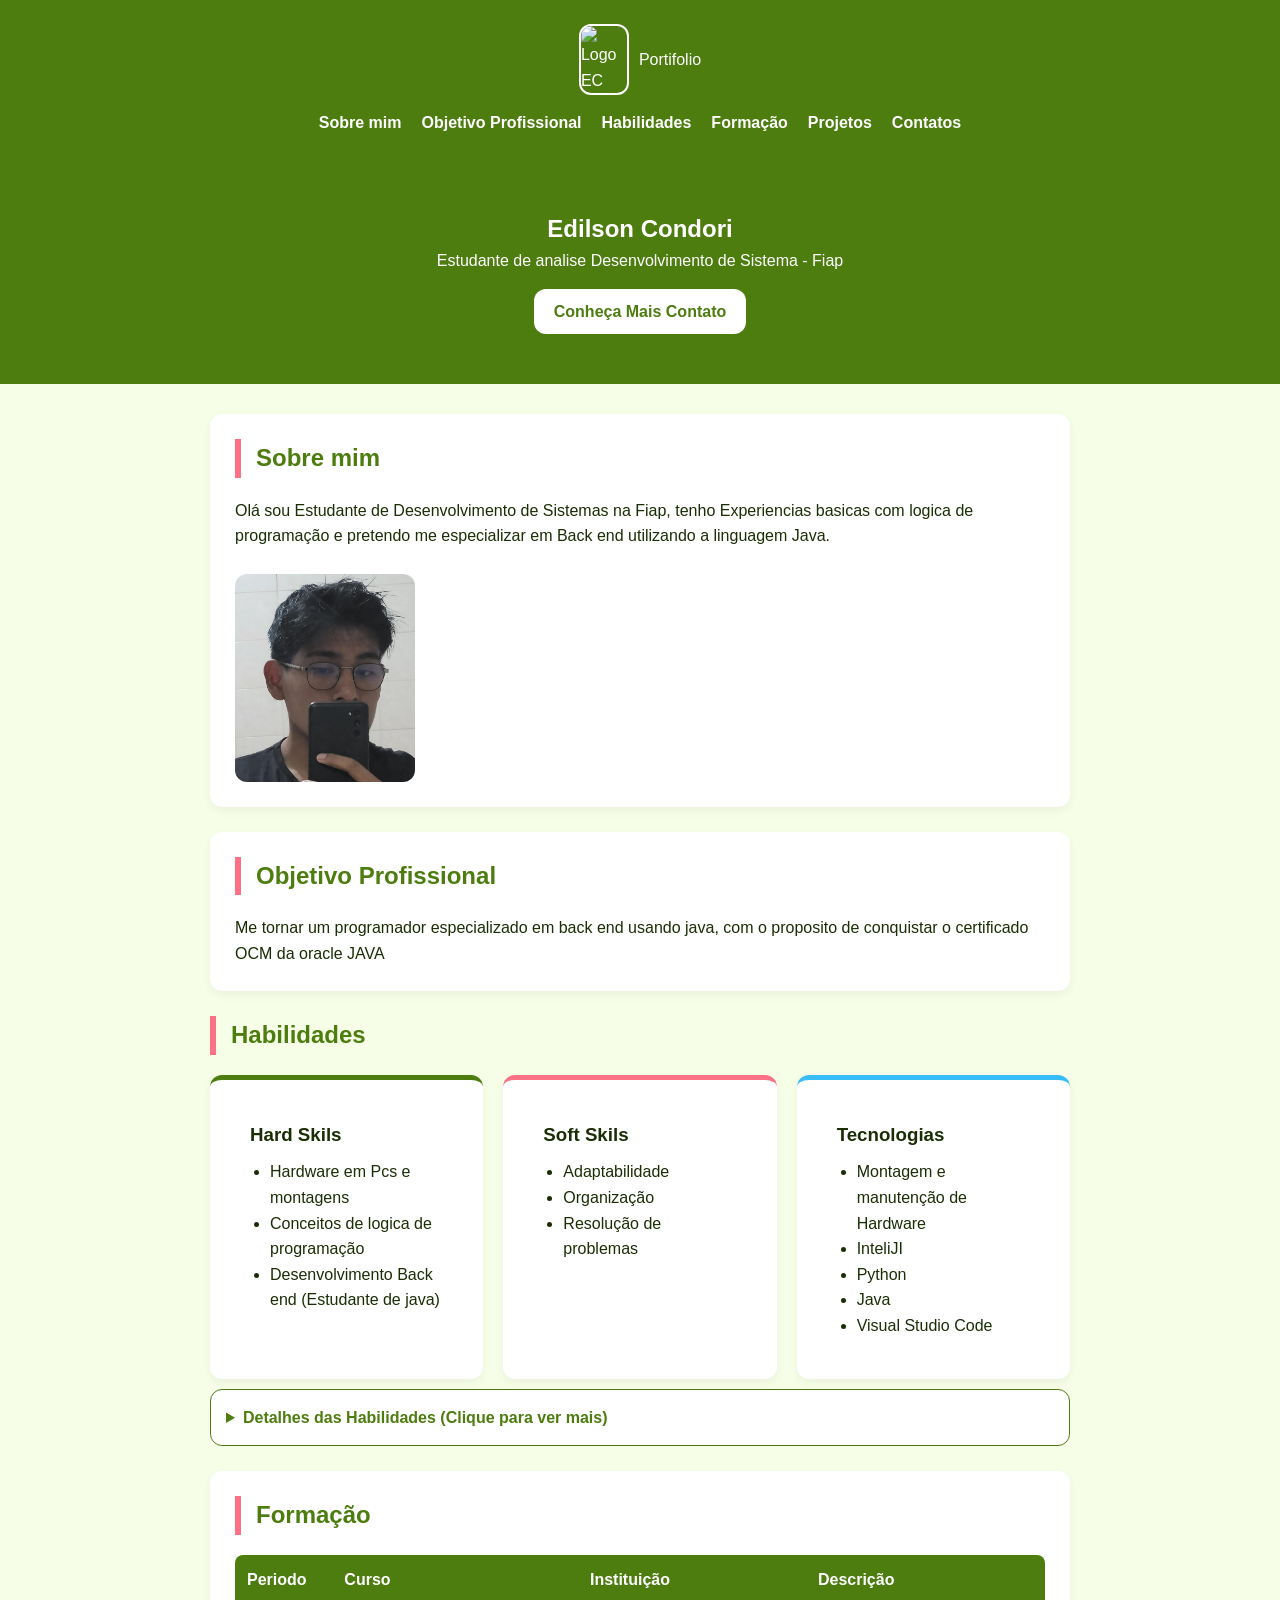
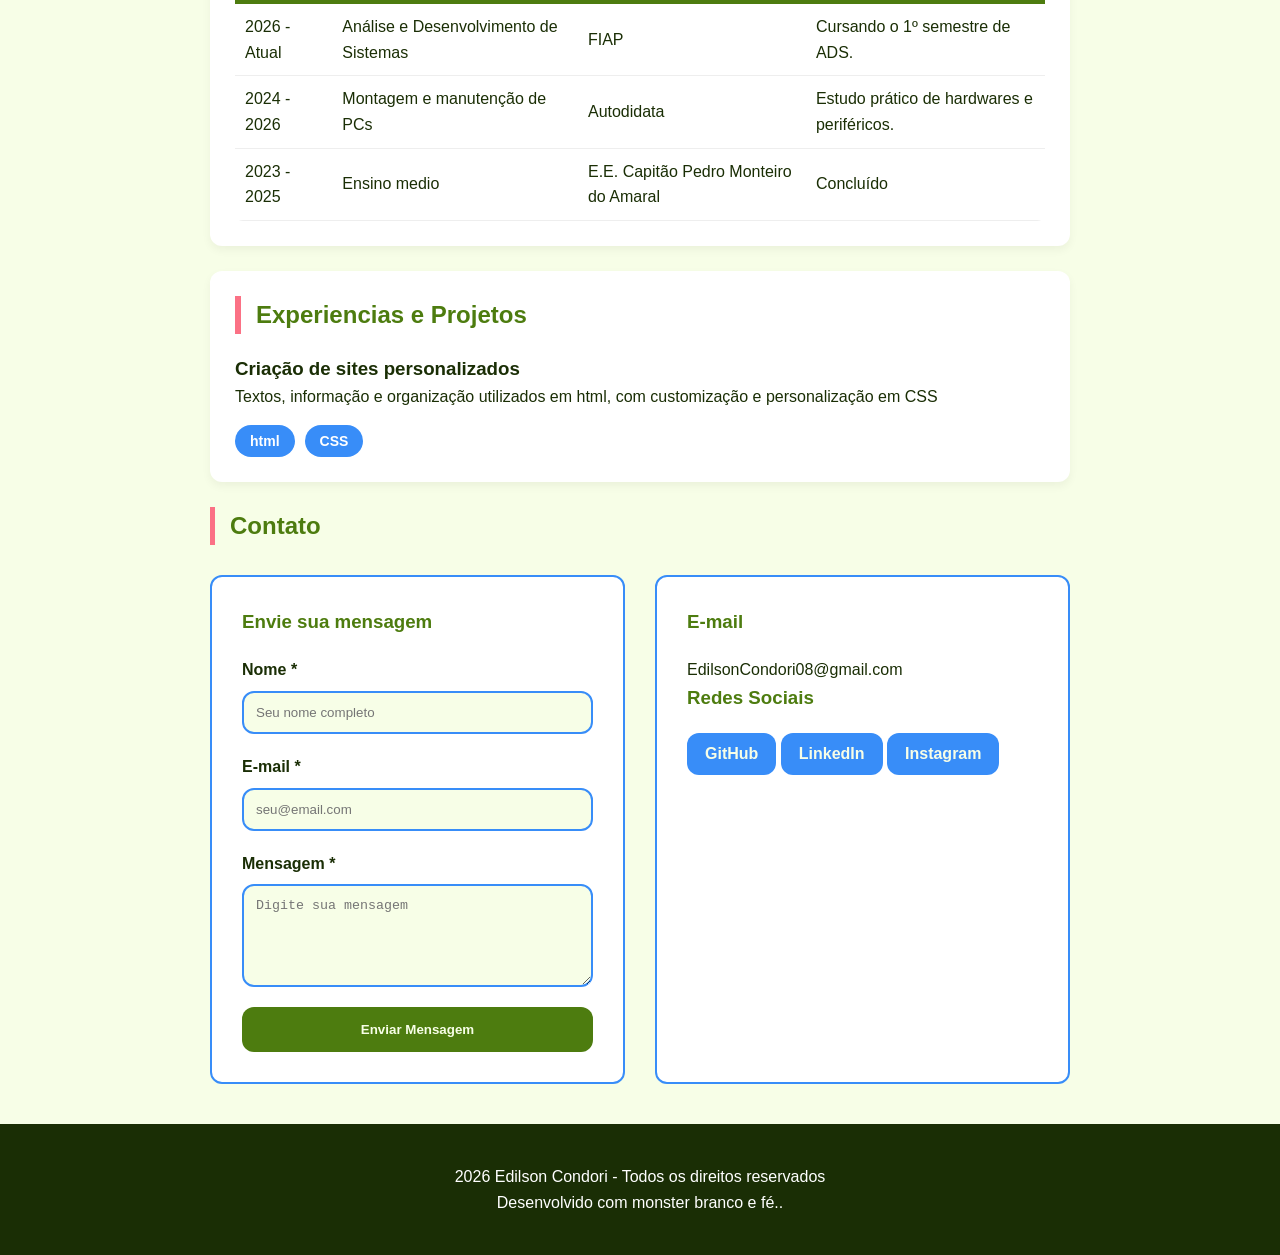
==== commit 75542a0c: "Organização do css" ====
--- a/index.html
+++ b/index.html
@@ -4,7 +4,16 @@
     <meta charset="UTF-8">
     <meta name="viewport" content="width=device-width, initial-scale=1.0">
     <title>Portfólio - Edilson Condori</title>
-    <link rel="stylesheet" href="style.css">
+  <link rel="stylesheet" href="css/variables.css">
+  <link rel="stylesheet" href="css/global.css">
+    <link rel="stylesheet" href="css/header.css">
+    <link rel="stylesheet" href="css/sobre.css">
+    <link rel="stylesheet" href="css/habilidades.css">
+    <link rel="stylesheet" href="css/formacao.css">
+    <link rel="stylesheet" href="css/experiencias.css">
+    <link rel="stylesheet" href="css/projetos.css">
+    <link rel="stylesheet" href="css/contato.css">
+    <link rel="stylesheet" href="css/footer.css"> 
 </head>
 <body>
 
@@ -13,6 +22,11 @@
             <img src="https://ui-avatars.com/api/?background=4D7C0F&color=white&name=Edilson+Condori" alt="Logo EC">
             <span>Portifolio</span>
         </div>
+        <button class="menu-toggle" id="menuToggle">
+        <span></span>
+        <span></span>
+        <span></span>
+</button>
         <nav>
             <ul>
                 <li><a href="#sobre-mim">Sobre mim</a></li>
@@ -40,7 +54,7 @@
                 <div class="texto">
                     <p>Olá sou Estudante de Desenvolvimento de Sistemas na Fiap, tenho Experiencias basicas com logica de programação e pretendo me especializar em Back end utilizando a linguagem Java.</p>
                 </div>
-                <img src="img/myfoto.jpg" alt="Foto de Edilson" class="foto-perfil">
+                <img src="img/foto.jpg" alt="Foto de Edilson" class="foto-perfil">
             </div>
         </section>
 
@@ -179,6 +193,14 @@
         <p>2026 Edilson Condori - Todos os direitos reservados</p>
         <p>Desenvolvido com monster branco e fé..</p>
     </footer>
+    
+    <script>
+    const toggle = document.getElementById('menuToggle');
+    const nav = document.querySelector('nav');
+    toggle.addEventListener('click', () => {
+        nav.classList.toggle('aberto');
+    });
+</script>
 
 </body>
-</html>+</html>
--- a/css/variables.css
+++ b/css/variables.css
@@ -0,0 +1,10 @@
+:root {
+    --cor-primaria: #4D7C0F;
+    --cor-secundaria: #388DF8;
+    --cor-accent: #FB7185;
+    --cor-background: #F7FEE7;
+    --cor-texto: #1A2E05;
+    --cor-footer: #1A2E05;
+    --radius: 12px;
+    --fonte-principal: 'Segoe UI', Tahoma, sans-serif;
+}
--- a/css/global.css
+++ b/css/global.css
@@ -0,0 +1,42 @@
+* {
+    margin: 0;
+    padding: 0;
+    box-sizing: border-box;
+}
+
+body {
+    background-color: #F7FEE7;
+    color: #1A2E05;
+    font-family: 'Segoe UI', Tahoma, sans-serif;
+    line-height: 1.6;
+}
+
+h2 {
+    color: #4D7C0F;
+    border-left: 6px solid #FB7185;
+    padding-left: 15px;
+    margin-bottom: 20px;
+}
+
+main {
+    max-width: 900px;
+    margin: 30px auto;
+    padding: 0 20px;
+}
+
+.bloco-branco {
+    background: white;
+    padding: 25px;
+    border-radius: 12px;
+    margin-bottom: 25px;
+    box-shadow: 0 4px 10px rgba(0,0,0,0.05);
+}
+#habilidades {
+    margin-bottom: 25px;
+}
+
+@media (max-width: 768px) {
+    main {
+        padding: 0 15px;
+    }
+}
--- a/css/header.css
+++ b/css/header.css
@@ -0,0 +1,103 @@
+header {
+    background-color: #4D7C0F; 
+    color: white;
+    padding: 1.5rem;
+    display: flex;
+    flex-direction: column;    
+    align-items: center;       
+    gap: 15px;
+}
+
+.logo-area {
+    display: flex;
+    align-items: center;
+    gap: 10px;
+}
+
+.logo-area img {
+    border-radius: 12px;
+    width: 50px;
+    border: 2px solid white;
+}
+
+nav ul {
+    display: flex;
+    gap: 20px;
+    list-style: none;
+}
+
+nav a {
+    color: white;
+    text-decoration: none;
+    font-weight: bold;
+}
+
+.hero {
+    background-color: #4D7C0F;
+    color: white;
+    text-align: center;
+    padding: 50px 20px;
+}
+
+.btn-contato {
+    display: inline-block;
+    background: white;
+    color: #4D7C0F;
+    padding: 10px 20px;
+    border-radius: 12px;
+    text-decoration: none;
+    font-weight: bold;
+    margin-top: 15px;
+}
+
+/* Menu hambúrguer - botão */
+.menu-toggle {
+    display: none;
+    flex-direction: column;
+    gap: 5px;
+    cursor: pointer;
+    background: none;
+    border: none;
+    padding: 5px;
+}
+
+.menu-toggle span {
+    display: block;
+    width: 25px;
+    height: 3px;
+    background-color: white;
+    border-radius: 3px;
+}
+
+/* Celular */
+@media (max-width: 768px) {
+    header {
+        flex-direction: row;
+        justify-content: space-between;
+        flex-wrap: wrap;
+    }
+
+    .menu-toggle {
+        display: flex;
+    }
+
+    nav {
+        width: 100%;
+        display: none;
+    }
+
+    nav.aberto {
+        display: block;
+    }
+
+    nav ul {
+        flex-direction: column;
+        gap: 0;
+    }
+
+    nav ul li a {
+        display: block;
+        padding: 10px 0;
+        border-bottom: 1px solid rgba(255,255,255,0.2);
+    }
+}
--- a/css/sobre.css
+++ b/css/sobre.css
@@ -0,0 +1,22 @@
+.foto-perfil {
+    border-radius: 12px;
+    width: 180px;
+}
+
+.conteudo-flex {
+    display: flex;
+    gap: 25px;
+    align-items: center;
+    flex-wrap: wrap;
+}
+@media (max-width: 768px) {
+    .conteudo-flex {
+        flex-direction: column;
+        align-items: center;
+        text-align: center;
+    }
+
+    .foto-perfil {
+        width: 140px;
+    }
+}
--- a/css/habilidades.css
+++ b/css/habilidades.css
@@ -0,0 +1,47 @@
+.cards-grid {
+    display: flex;      
+    gap: 20px;        
+    flex-wrap: wrap;     
+}
+
+.card {
+    background: white;
+    padding: 40px;
+    border-radius: 12px;
+    flex: 1;             
+    min-width: 250px;
+    box-shadow: 0 4px 10px rgba(0,0,0,0.05);
+}
+.card ul {
+    padding-left: 20px; 
+    margin-top: 10px;
+}
+
+
+.card.hard { border-top: 5px solid #4D7C0F; } /* Verde */
+.card.soft { border-top: 5px solid #FB7185; } /* Rosa */
+.card.tech { border-top: 5px solid #38BDF8; } /* Azul */
+
+.detalhes-habilidades {
+    background: white;
+    padding: 15px;
+    border-radius: 12px;
+    cursor: pointer;
+    border: 1px solid #4D7C0F;
+    margin-top: 10px;
+}
+
+.detalhes-habilidades summary {
+    font-weight: bold;
+    color: #4D7C0F;
+}
+@media (max-width: 768px) {
+    .cards-grid {
+        flex-direction: column;
+    }
+
+    .card {
+        min-width: unset;
+        width: 100%;
+    }
+}
--- a/css/formacao.css
+++ b/css/formacao.css
@@ -0,0 +1,24 @@
+table {
+    width: 100%;
+    border-collapse: collapse;
+    background: white;
+    border-radius: 8px;
+    overflow: hidden;
+}
+
+th {
+    background: #4D7C0F;
+    color: white;
+    padding: 12px;
+    text-align: left;
+}
+
+td {
+    padding: 10px;
+    border-bottom: 1px solid #eee;
+}
+@media (max-width: 768px) {
+    table {
+        font-size: 0.85rem;
+    }
+}
--- a/css/experiencias.css
+++ b/css/experiencias.css
@@ -0,0 +1,16 @@
+.lista-tags {
+    list-style: none; 
+    padding: 0;
+    margin-top: 15px;
+    display: flex; 
+    gap: 10px;
+}
+
+.lista-tags li {
+    background-color: #388DF8; 
+    color: white;
+    padding: 5px 15px;
+    border-radius: 20px;
+    font-size: 14px;
+    font-weight: bold;
+}
--- a/css/contato.css
+++ b/css/contato.css
@@ -0,0 +1,100 @@
+.contato {
+    padding: 60px 20px;
+    background-color: #F7FEE7; 
+    color: #1A2E05;
+}
+
+.titulo-contato {
+    color: #4D7C0F;
+    border-left: 5px solid #FB7185; 
+    padding-left: 15px;
+    margin-bottom: 30px;
+}
+
+.contato-container {
+    display: flex;
+    gap: 30px;
+    justify-content: center;
+    flex-wrap: wrap;
+}
+
+
+.contato-form, .contato-info {
+    background-color: #ffff; 
+    padding: 30px;
+    border-radius: 12px; 
+    border: 2px solid #388DF8; 
+    flex: 1;
+    max-width: 500px;
+}
+
+.contato-form h3, .contato-info h3 {
+    color: #4D7C0F; 
+    margin-bottom: 20px;
+}
+
+.input-group {
+    margin-bottom: 20px;
+    display: flex;
+    flex-direction: column;
+}
+
+.input-group label {
+    font-weight: bold;
+    color: #1A2E05; 
+    margin-bottom: 8px;
+}
+
+.input-group input, .input-group textarea {
+    padding: 12px;
+    border: 2px solid #388DF8; 
+    border-radius: 12px;
+    outline: none;
+    background-color: #F7FEE7;
+    color: #1A2E05;
+}
+
+.input-group input:focus, .input-group textarea:focus {
+    border-color: #FB7185; 
+}
+
+
+.btn-enviar {
+    width: 100%;
+    padding: 15px;
+    background-color: #4D7C0F; 
+    color: #F7FEE7;
+    border: none;
+    border-radius: 12px;
+    font-weight: bold;
+    cursor: pointer;
+    transition: 0.3s;
+}
+
+.btn-enviar:hover {
+    background-color: #388DF8; 
+}
+
+.badge {
+    background-color: #388DF8;  
+    color: #F7FEE7; 
+    padding: 8px 18px;
+    border-radius: 12px;
+    text-decoration: none;
+    font-weight: bold;
+    display: inline-block;
+}
+
+.badge:hover {
+    background-color: #FB7185; 
+}
+@media (max-width: 768px) {
+    .contato-container {
+        flex-direction: column;
+    }
+
+    .contato-form,
+    .contato-info {
+        max-width: 100%;
+    }
+}
--- a/css/footer.css
+++ b/css/footer.css
@@ -0,0 +1,7 @@
+footer {
+    text-align: center;
+    padding: 40px;
+    background: #1A2E05; 
+    color: white;
+    margin-top: 40px;
+}
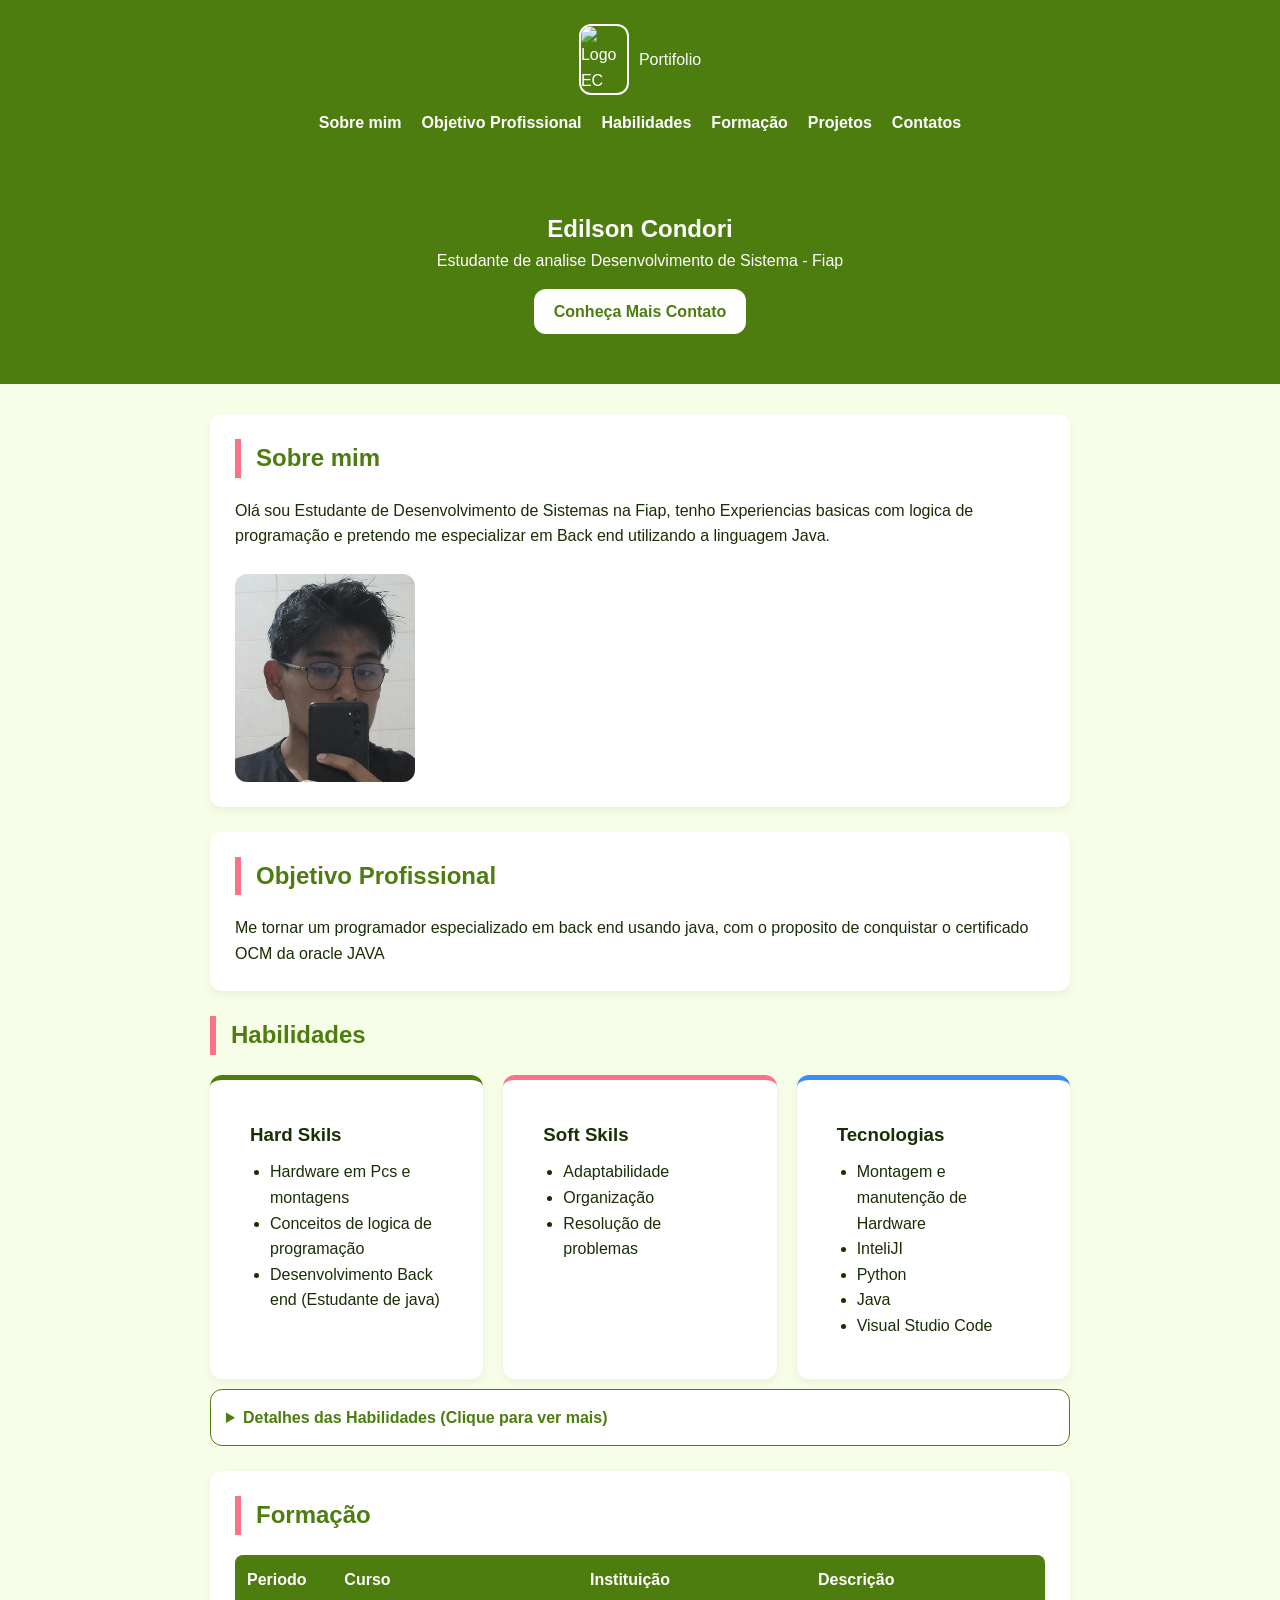
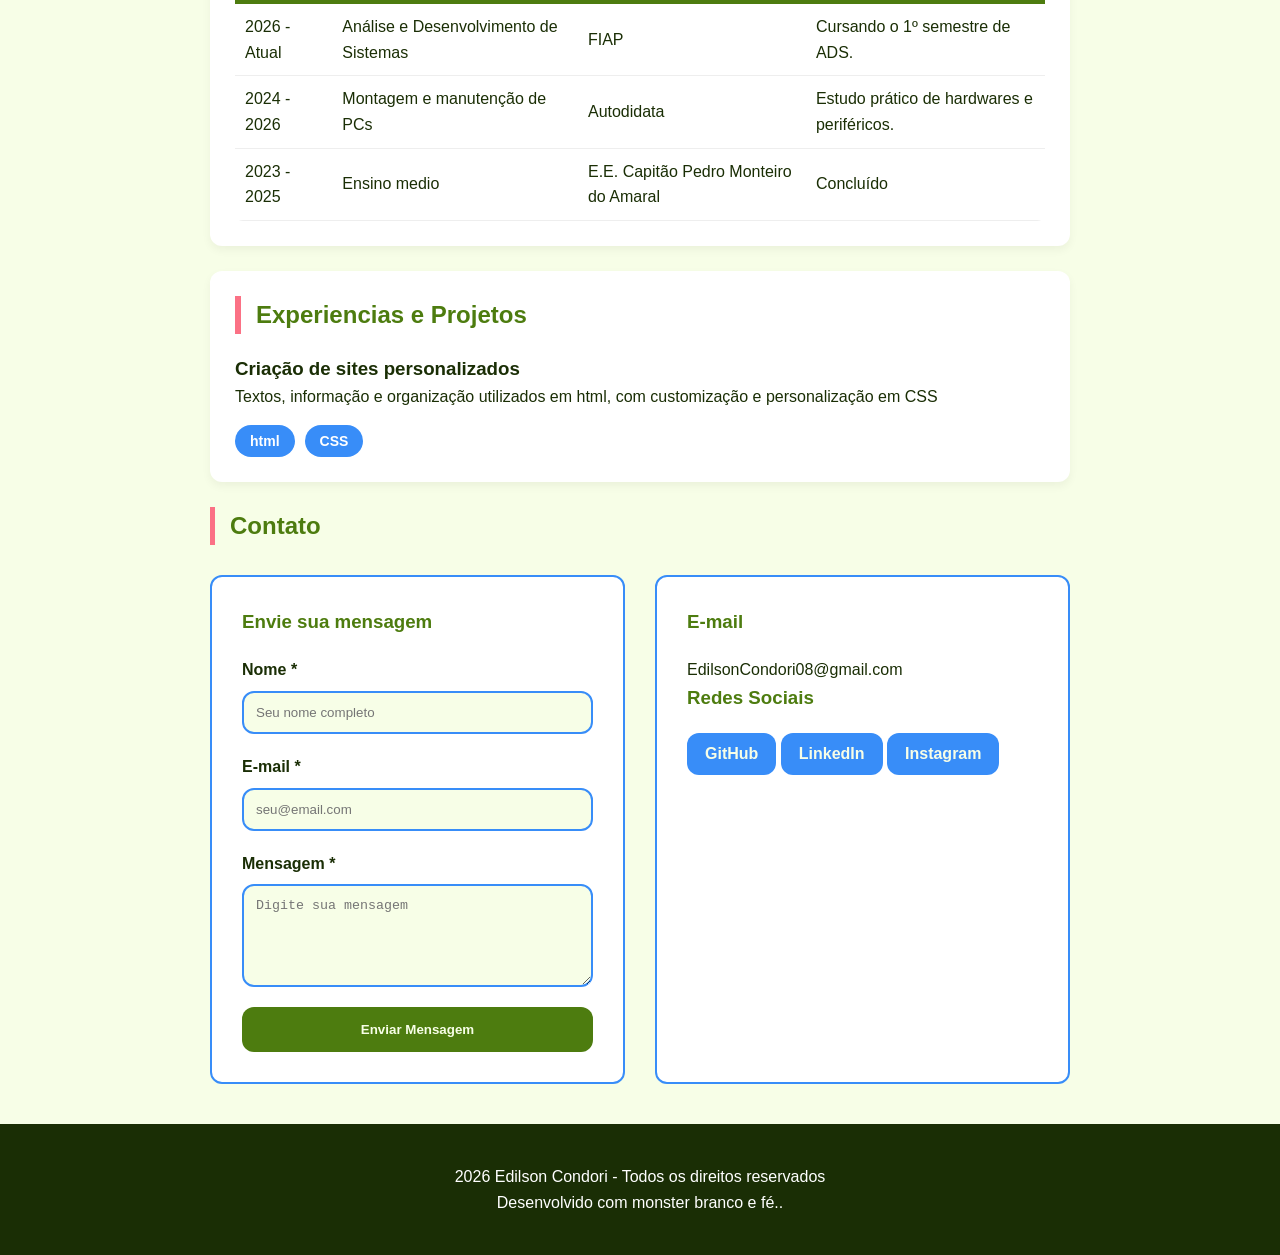
==== commit 7ae07355: "salvando o botao de voltar ao topo" ====
--- a/index.html
+++ b/index.html
@@ -192,15 +192,9 @@
     <footer>
         <p>2026 Edilson Condori - Todos os direitos reservados</p>
         <p>Desenvolvido com monster branco e fé..</p>
+        <button id="voltarTopo">↑</button>
     </footer>
-    
-    <script>
-    const toggle = document.getElementById('menuToggle');
-    const nav = document.querySelector('nav');
-    toggle.addEventListener('click', () => {
-        nav.classList.toggle('aberto');
-    });
-</script>
+    <script src="script.js"></script>
 
 </body>
 </html>
--- a/css/global.css
+++ b/css/global.css
@@ -5,15 +5,15 @@
 }
 
 body {
-    background-color: #F7FEE7;
-    color: #1A2E05;
-    font-family: 'Segoe UI', Tahoma, sans-serif;
+    background-color: var(--cor-background);
+    color: var(--cor-texto);
+    font-family: var(--fonte-principal);
     line-height: 1.6;
 }
 
 h2 {
-    color: #4D7C0F;
-    border-left: 6px solid #FB7185;
+    color: var(--cor-primaria);
+    border-left: 6px solid var(--cor-accent);
     padding-left: 15px;
     margin-bottom: 20px;
 }
@@ -27,10 +27,11 @@
 .bloco-branco {
     background: white;
     padding: 25px;
-    border-radius: 12px;
+    border-radius: var(--radius);
     margin-bottom: 25px;
     box-shadow: 0 4px 10px rgba(0,0,0,0.05);
 }
+
 #habilidades {
     margin-bottom: 25px;
 }
@@ -40,3 +41,18 @@
         padding: 0 15px;
     }
 }
+
+#voltarTopo {
+    display: none;
+    position: fixed;
+    bottom: 30px;
+    right: 30px;
+    background-color: var(--cor-primaria);
+    color: white;
+    border: none;
+    border-radius: var(--radius);
+    padding: 12px 16px;
+    cursor: pointer;
+    font-size: 1rem;
+    font-weight: bold;
+}
--- a/css/header.css
+++ b/css/header.css
@@ -1,10 +1,10 @@
 header {
-    background-color: #4D7C0F; 
+    background-color: var(--cor-primaria);
     color: white;
     padding: 1.5rem;
     display: flex;
-    flex-direction: column;    
-    align-items: center;       
+    flex-direction: column;
+    align-items: center;
     gap: 15px;
 }
 
@@ -15,7 +15,7 @@
 }
 
 .logo-area img {
-    border-radius: 12px;
+    border-radius: var(--radius);
     width: 50px;
     border: 2px solid white;
 }
@@ -33,7 +33,7 @@
 }
 
 .hero {
-    background-color: #4D7C0F;
+    background-color: var(--cor-primaria);
     color: white;
     text-align: center;
     padding: 50px 20px;
@@ -42,15 +42,14 @@
 .btn-contato {
     display: inline-block;
     background: white;
-    color: #4D7C0F;
+    color: var(--cor-primaria);
     padding: 10px 20px;
-    border-radius: 12px;
+    border-radius: var(--radius);
     text-decoration: none;
     font-weight: bold;
     margin-top: 15px;
 }
 
-/* Menu hambúrguer - botão */
 .menu-toggle {
     display: none;
     flex-direction: column;
@@ -69,7 +68,6 @@
     border-radius: 3px;
 }
 
-/* Celular */
 @media (max-width: 768px) {
     header {
         flex-direction: row;
--- a/css/sobre.css
+++ b/css/sobre.css
@@ -1,5 +1,5 @@
 .foto-perfil {
-    border-radius: 12px;
+    border-radius: var(--radius);
     width: 180px;
 }
 
@@ -9,6 +9,7 @@
     align-items: center;
     flex-wrap: wrap;
 }
+
 @media (max-width: 768px) {
     .conteudo-flex {
         flex-direction: column;
--- a/css/habilidades.css
+++ b/css/habilidades.css
@@ -1,40 +1,41 @@
 .cards-grid {
-    display: flex;      
-    gap: 20px;        
-    flex-wrap: wrap;     
+    display: flex;
+    gap: 20px;
+    flex-wrap: wrap;
 }
 
 .card {
     background: white;
     padding: 40px;
-    border-radius: 12px;
-    flex: 1;             
+    border-radius: var(--radius);
+    flex: 1;
     min-width: 250px;
     box-shadow: 0 4px 10px rgba(0,0,0,0.05);
 }
+
 .card ul {
-    padding-left: 20px; 
+    padding-left: 20px;
     margin-top: 10px;
 }
 
-
-.card.hard { border-top: 5px solid #4D7C0F; } /* Verde */
-.card.soft { border-top: 5px solid #FB7185; } /* Rosa */
-.card.tech { border-top: 5px solid #38BDF8; } /* Azul */
+.card.hard { border-top: 5px solid var(--cor-primaria); }
+.card.soft { border-top: 5px solid var(--cor-accent); }
+.card.tech { border-top: 5px solid var(--cor-secundaria); }
 
 .detalhes-habilidades {
     background: white;
     padding: 15px;
-    border-radius: 12px;
+    border-radius: var(--radius);
     cursor: pointer;
-    border: 1px solid #4D7C0F;
+    border: 1px solid var(--cor-primaria);
     margin-top: 10px;
 }
 
 .detalhes-habilidades summary {
     font-weight: bold;
-    color: #4D7C0F;
+    color: var(--cor-primaria);
 }
+
 @media (max-width: 768px) {
     .cards-grid {
         flex-direction: column;
--- a/css/formacao.css
+++ b/css/formacao.css
@@ -7,7 +7,7 @@
 }
 
 th {
-    background: #4D7C0F;
+    background: var(--cor-primaria);
     color: white;
     padding: 12px;
     text-align: left;
@@ -17,8 +17,9 @@
     padding: 10px;
     border-bottom: 1px solid #eee;
 }
+
 @media (max-width: 768px) {
     table {
         font-size: 0.85rem;
     }
-}
+}
--- a/css/experiencias.css
+++ b/css/experiencias.css
@@ -1,16 +1,16 @@
 .lista-tags {
-    list-style: none; 
+    list-style: none;
     padding: 0;
     margin-top: 15px;
-    display: flex; 
+    display: flex;
     gap: 10px;
 }
 
 .lista-tags li {
-    background-color: #388DF8; 
+    background-color: var(--cor-secundaria);
     color: white;
     padding: 5px 15px;
     border-radius: 20px;
     font-size: 14px;
     font-weight: bold;
-}
+}
--- a/css/contato.css
+++ b/css/contato.css
@@ -1,12 +1,12 @@
 .contato {
     padding: 60px 20px;
-    background-color: #F7FEE7; 
-    color: #1A2E05;
+    background-color: var(--cor-background);
+    color: var(--cor-texto);
 }
 
 .titulo-contato {
-    color: #4D7C0F;
-    border-left: 5px solid #FB7185; 
+    color: var(--cor-primaria);
+    border-left: 5px solid var(--cor-accent);
     padding-left: 15px;
     margin-bottom: 30px;
 }
@@ -18,18 +18,17 @@
     flex-wrap: wrap;
 }
 
-
 .contato-form, .contato-info {
-    background-color: #ffff; 
+    background-color: white;
     padding: 30px;
-    border-radius: 12px; 
-    border: 2px solid #388DF8; 
+    border-radius: var(--radius);
+    border: 2px solid var(--cor-secundaria);
     flex: 1;
     max-width: 500px;
 }
 
 .contato-form h3, .contato-info h3 {
-    color: #4D7C0F; 
+    color: var(--cor-primaria);
     margin-bottom: 20px;
 }
 
@@ -41,53 +40,53 @@
 
 .input-group label {
     font-weight: bold;
-    color: #1A2E05; 
+    color: var(--cor-texto);
     margin-bottom: 8px;
 }
 
 .input-group input, .input-group textarea {
     padding: 12px;
-    border: 2px solid #388DF8; 
-    border-radius: 12px;
+    border: 2px solid var(--cor-secundaria);
+    border-radius: var(--radius);
     outline: none;
-    background-color: #F7FEE7;
-    color: #1A2E05;
+    background-color: var(--cor-background);
+    color: var(--cor-texto);
 }
 
 .input-group input:focus, .input-group textarea:focus {
-    border-color: #FB7185; 
+    border-color: var(--cor-accent);
 }
-
 
 .btn-enviar {
     width: 100%;
     padding: 15px;
-    background-color: #4D7C0F; 
-    color: #F7FEE7;
+    background-color: var(--cor-primaria);
+    color: var(--cor-background);
     border: none;
-    border-radius: 12px;
+    border-radius: var(--radius);
     font-weight: bold;
     cursor: pointer;
     transition: 0.3s;
 }
 
 .btn-enviar:hover {
-    background-color: #388DF8; 
+    background-color: var(--cor-secundaria);
 }
 
 .badge {
-    background-color: #388DF8;  
-    color: #F7FEE7; 
+    background-color: var(--cor-secundaria);
+    color: var(--cor-background);
     padding: 8px 18px;
-    border-radius: 12px;
+    border-radius: var(--radius);
     text-decoration: none;
     font-weight: bold;
     display: inline-block;
 }
 
 .badge:hover {
-    background-color: #FB7185; 
+    background-color: var(--cor-accent);
 }
+
 @media (max-width: 768px) {
     .contato-container {
         flex-direction: column;
--- a/css/footer.css
+++ b/css/footer.css
@@ -1,7 +1,7 @@
 footer {
     text-align: center;
     padding: 40px;
-    background: #1A2E05; 
+    background: var(--cor-footer);
     color: white;
     margin-top: 40px;
 }
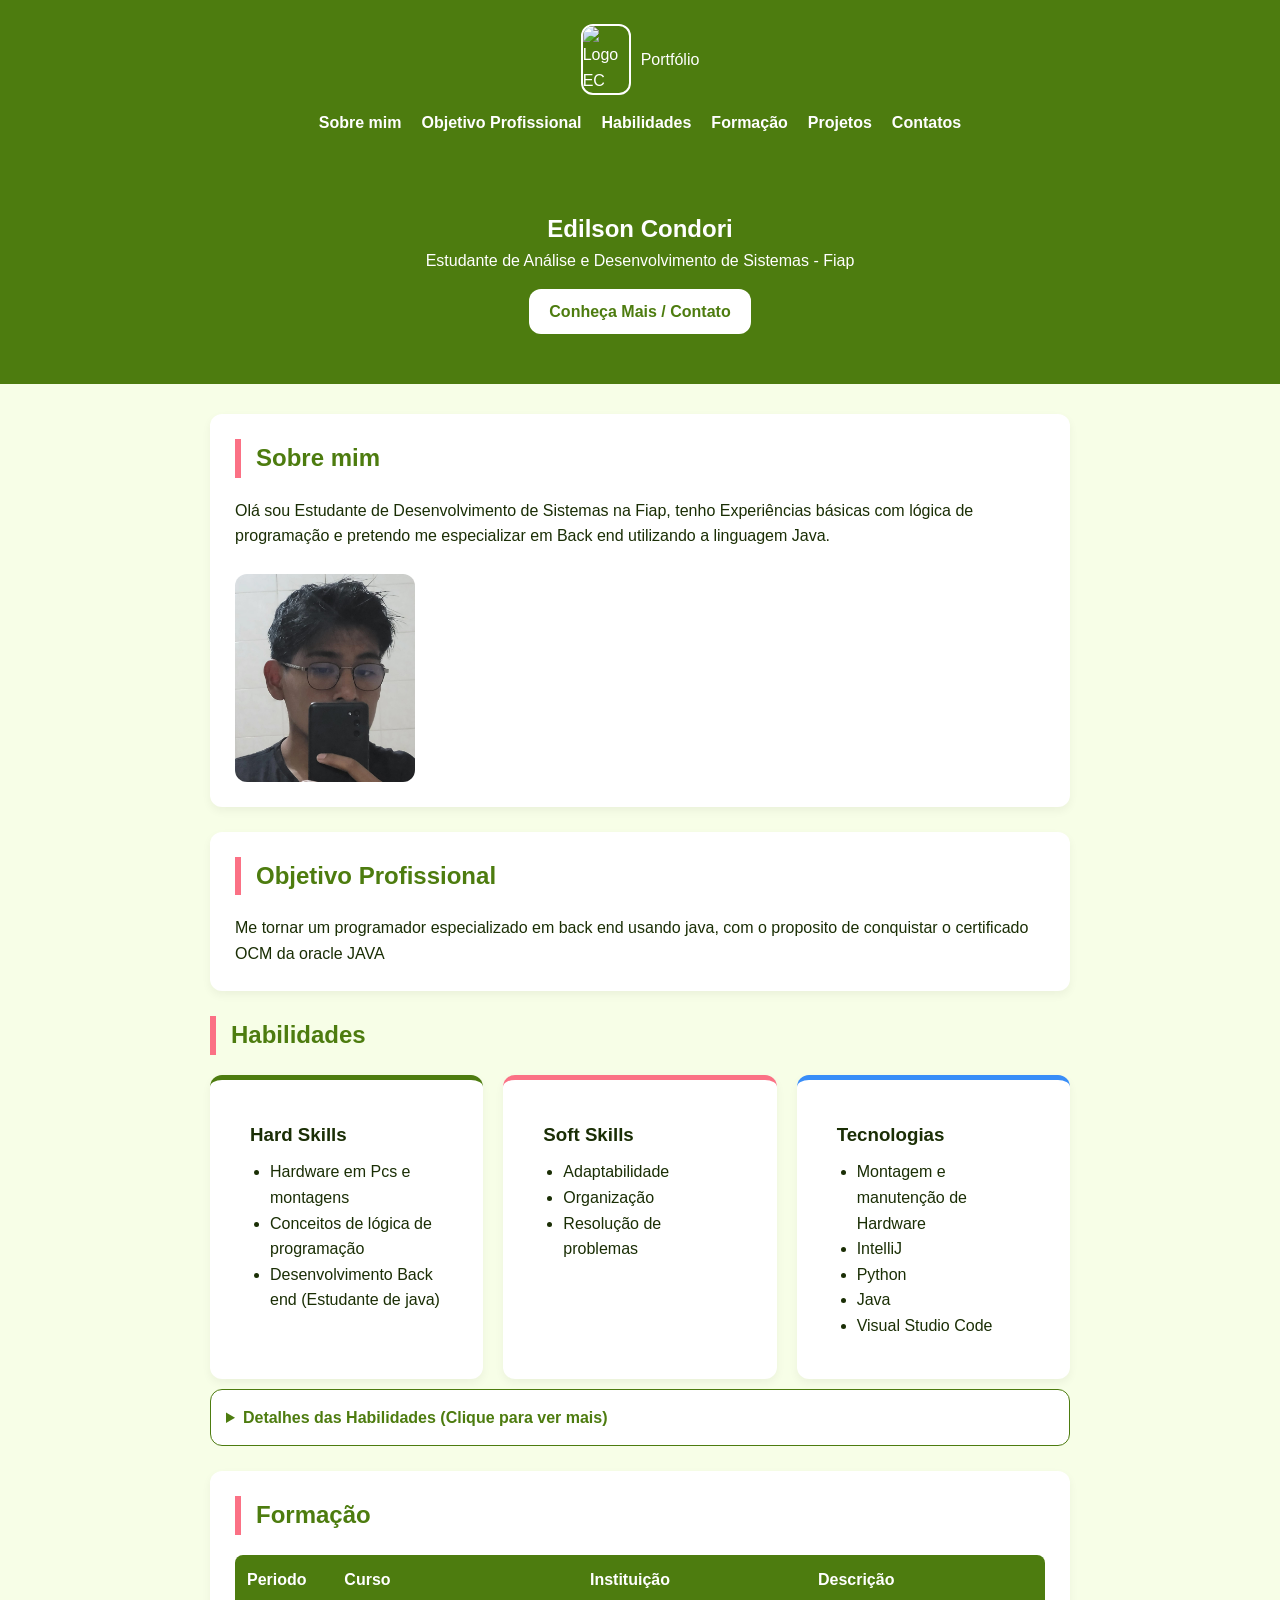
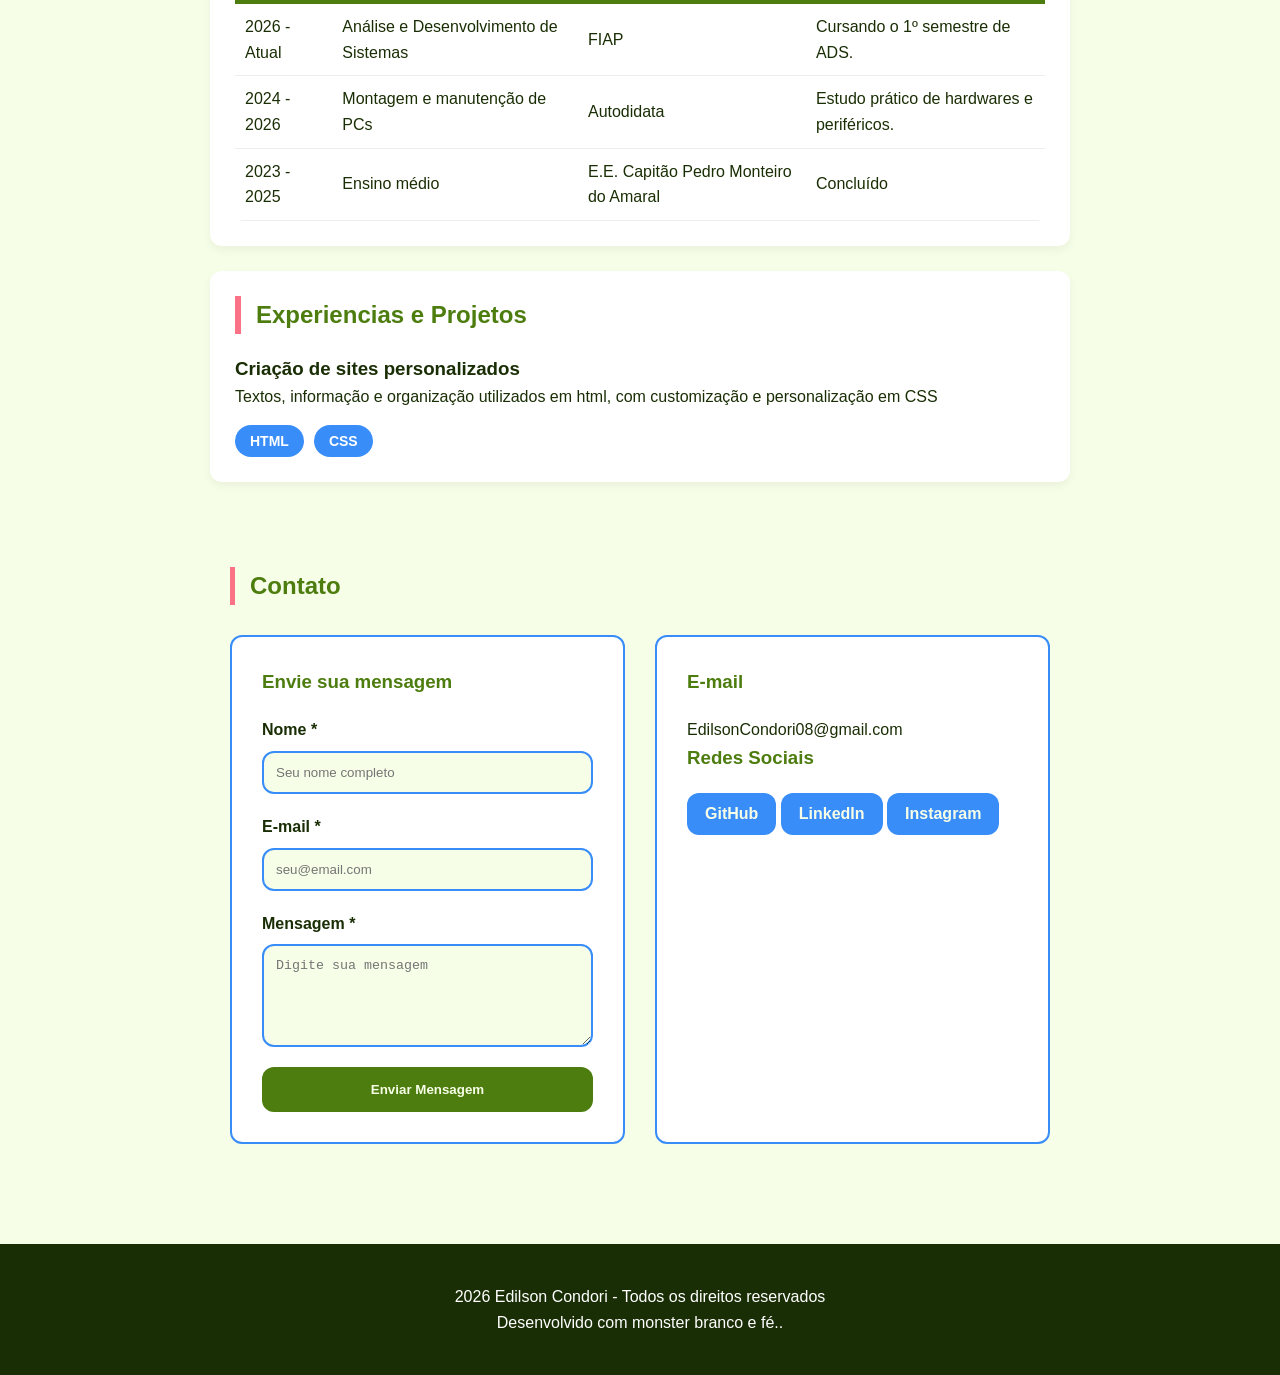
==== commit a5d20546: "Alteração final" ====
--- a/index.html
+++ b/index.html
@@ -4,8 +4,8 @@
     <meta charset="UTF-8">
     <meta name="viewport" content="width=device-width, initial-scale=1.0">
     <title>Portfólio - Edilson Condori</title>
-  <link rel="stylesheet" href="css/variables.css">
-  <link rel="stylesheet" href="css/global.css">
+    <link rel="stylesheet" href="css/variables.css">
+    <link rel="stylesheet" href="css/global.css">
     <link rel="stylesheet" href="css/header.css">
     <link rel="stylesheet" href="css/sobre.css">
     <link rel="stylesheet" href="css/habilidades.css">
@@ -20,13 +20,13 @@
     <header>
         <div class="logo-area">
             <img src="https://ui-avatars.com/api/?background=4D7C0F&color=white&name=Edilson+Condori" alt="Logo EC">
-            <span>Portifolio</span>
+            <span>Portfólio</span>
         </div>
         <button class="menu-toggle" id="menuToggle">
-        <span></span>
-        <span></span>
-        <span></span>
-</button>
+            <span></span>
+            <span></span>
+            <span></span>
+        </button>
         <nav>
             <ul>
                 <li><a href="#sobre-mim">Sobre mim</a></li>
@@ -41,9 +41,9 @@
 
     <section class="hero">
         <h1>Edilson Condori</h1>
-        <p>Estudante de analise Desenvolvimento de Sistema - Fiap</p>
+        <p>Estudante de Análise e Desenvolvimento de Sistemas - Fiap</p>
         <div class="botoes">
-            <a href="google.com/?hl=pt_BR" class="btn-contato">Conheça Mais Contato</a>
+            <a href="#contatos" class="btn-contato">Conheça Mais / Contato</a>
         </div>
     </section>
 
@@ -52,7 +52,7 @@
             <h2>Sobre mim</h2>
             <div class="conteudo-flex">
                 <div class="texto">
-                    <p>Olá sou Estudante de Desenvolvimento de Sistemas na Fiap, tenho Experiencias basicas com logica de programação e pretendo me especializar em Back end utilizando a linguagem Java.</p>
+                    <p>Olá sou Estudante de Desenvolvimento de Sistemas na Fiap, tenho Experiências básicas com lógica de programação e pretendo me especializar em Back end utilizando a linguagem Java.</p>
                 </div>
                 <img src="img/foto.jpg" alt="Foto de Edilson" class="foto-perfil">
             </div>
@@ -67,15 +67,15 @@
             <h2>Habilidades</h2>
             <div class="cards-grid">
                 <div class="card hard">
-                    <h3>Hard Skils</h3>
+                    <h3>Hard Skills</h3>
                     <ul>
                         <li>Hardware em Pcs e montagens</li>
-                        <li>Conceitos de logica de programação</li>
+                        <li>Conceitos de lógica de programação</li>
                         <li>Desenvolvimento Back end (Estudante de java)</li>
                     </ul>
                 </div>
                 <div class="card soft">
-                    <h3>Soft Skils</h3>
+                    <h3>Soft Skills</h3>
                     <ul>
                         <li>Adaptabilidade</li>
                         <li>Organização</li>
@@ -86,7 +86,7 @@
                     <h3>Tecnologias</h3>
                     <ul>
                         <li>Montagem e manutenção de Hardware</li>
-                        <li>InteliJI</li>
+                        <li>IntelliJ</li>
                         <li>Python</li>
                         <li>Java</li>
                         <li>Visual Studio Code</li>
@@ -96,42 +96,44 @@
 
             <details class="detalhes-habilidades">
                 <summary>Detalhes das Habilidades (Clique para ver mais)</summary>
-                <p>Tenho experiencia pratica em montagens de Computadores do zero Escolha de componentes compativeis e manutenção preventiva. Tambem tenho conhecimento basico em Java e Python no uso do VsCode e InteliJI.</p>
+                <p>Tenho experiência prática em montagens de Computadores do zero Escolha de componentes compatíveis e manutenção preventiva. Também tenho conhecimento básico em Java e Python no uso do VsCode e IntelliJ.</p>
             </details>
         </section>
 
         <section id="formacao" class="bloco-branco">
             <h2>Formação</h2>
-            <table>
-                <thead>
-                    <tr>
-                        <th>Periodo</th>
-                        <th>Curso</th>
-                        <th>Instituição</th>
-                        <th>Descrição</th>
-                    </tr>
-                </thead>
-                <tbody>
-                    <tr>
-                        <td>2026 - Atual</td>
-                        <td>Análise e Desenvolvimento de Sistemas</td>
-                        <td>FIAP</td>
-                        <td>Cursando o 1º semestre de ADS.</td>
-                    </tr>
-                    <tr>
-                        <td>2024 - 2026</td>
-                        <td>Montagem e manutenção de PCs</td>
-                        <td>Autodidata</td>
-                        <td>Estudo prático de hardwares e periféricos.</td>
-                    </tr>
-                    <tr>
-                        <td>2023 - 2025</td>
-                        <td>Ensino medio</td>
-                        <td>E.E. Capitão Pedro Monteiro do Amaral</td>
-                        <td>Concluído</td>
-                    </tr>
-                </tbody>
-            </table>
+            <div class="table-container">
+                <table>
+                    <thead>
+                        <tr>
+                            <th>Periodo</th>
+                            <th>Curso</th>
+                            <th>Instituição</th>
+                            <th>Descrição</th>
+                        </tr>
+                    </thead>
+                    <tbody>
+                        <tr>
+                            <td>2026 - Atual</td>
+                            <td>Análise e Desenvolvimento de Sistemas</td>
+                            <td>FIAP</td>
+                            <td>Cursando o 1º semestre de ADS.</td>
+                        </tr>
+                        <tr>
+                            <td>2024 - 2026</td>
+                            <td>Montagem e manutenção de PCs</td>
+                            <td>Autodidata</td>
+                            <td>Estudo prático de hardwares e periféricos.</td>
+                        </tr>
+                        <tr>
+                            <td>2023 - 2025</td>
+                            <td>Ensino médio</td>
+                            <td>E.E. Capitão Pedro Monteiro do Amaral</td>
+                            <td>Concluído</td>
+                        </tr>
+                    </tbody>
+                </table>
+            </div>
         </section>
 
         <section id="projetos" class="bloco-branco">
@@ -139,7 +141,7 @@
             <h3>Criação de sites personalizados</h3>
             <p>Textos, informação e organização utilizados em html, com customização e personalização em CSS</p>
             <ul class="lista-tags">
-                <li>html</li>
+                <li>HTML</li>
                 <li>CSS</li>
             </ul>
         </section>
@@ -147,45 +149,49 @@
         <section id="contatos">
             <h2 class="titulo-contato">Contato</h2>
 
-        <div class="contato-container">
-    <form class="contato-form">
-        <h3>Envie sua mensagem</h3>
-        
-        <div class="input-group">
-            <label for="nome">Nome *</label>
-            <input type="text" id="nome" placeholder="Seu nome completo" required>
-        </div>
-
-        <div class="input-group">
-            <label for="email">E-mail *</label>
-            <input type="email" id="email" placeholder="seu@email.com" required>
-        </div>
-
-        <div class="input-group">
-            <label for="mensagem">Mensagem *</label>
-            <textarea id="mensagem" placeholder="Digite sua mensagem" rows="5" required></textarea>
-        </div>
-
-        <button type="submit" class="btn-enviar">Enviar Mensagem</button>
-    </form>
-
-    <div class="contato-info">
-        <div class="info-item">
-            <h3>E-mail</h3>
-            <p>EdilsonCondori08@gmail.com</p>
-        </div>
-
-        <div class="info-item">
-            <h3>Redes Sociais</h3>
-            <div class="social-links">
-                <a href="https://github.com/JonataJKL" target="_blank" class="badge">GitHub</a>
-                <a href="https://linkedin.com/in/edilson-condori-8728393b3/" target="_blank" class="badge">LinkedIn</a>
-                <a href="https://www.instagram.com/jkl0_82/" target="_blank" class="badge">Instagram</a>
-            </div>
-        </div>
-    </div>
-    </div>
-            </div>
+            <div class="contato-container">
+                <form class="contato-form">
+                    <h3>Envie sua mensagem</h3>
+                    
+                    <div class="input-group">
+                        <label for="nome">Nome *</label>
+                        <input type="text" id="nome" placeholder="Seu nome completo">
+                    </div>
+
+                    <div class="input-group">
+                        <label for="email">E-mail *</label>
+                        <input type="email" id="email" placeholder="seu@email.com">
+                    </div>
+
+                    <div class="input-group">
+                        <label for="mensagem">Mensagem *</label>
+                        <textarea id="mensagem" placeholder="Digite sua mensagem" rows="5"></textarea>
+                    </div>
+
+                    <button type="submit" class="btn-enviar">Enviar Mensagem</button>
+                </form>
+
+                <div id="mensagem-sucesso" class="mensagem-sucesso">
+                    <p>✔ <strong>Mensagem enviada com sucesso!</strong></p>
+                    <p id="texto-sucesso"></p>
+                </div>
+
+                <div class="contato-info">
+                    <div class="info-item">
+                        <h3>E-mail</h3>
+                        <p>EdilsonCondori08@gmail.com</p>
+                    </div>
+
+                    <div class="info-item">
+                        <h3>Redes Sociais</h3>
+                        <div class="social-links">
+                            <a href="https://github.com/JonataJKL" target="_blank" class="badge">GitHub</a>
+                            <a href="https://linkedin.com/in/edilson-condori-8728393b3/" target="_blank" class="badge">LinkedIn</a>
+                            <a href="https://www.instagram.com/jkl0_82/" target="_blank" class="badge">Instagram</a>
+                        </div>
+                    </div>
+                </div>
+            </div> </section>
         </section>
     </main>
 
@@ -197,4 +203,4 @@
     <script src="script.js"></script>
 
 </body>
-</html>
+</html>
--- a/css/variables.css
+++ b/css/variables.css
@@ -4,7 +4,7 @@
     --cor-accent: #FB7185;
     --cor-background: #F7FEE7;
     --cor-texto: #1A2E05;
-    --cor-footer: #1A2E05;
+    --cor-footer: #1A2E05; 
     --radius: 12px;
     --fonte-principal: 'Segoe UI', Tahoma, sans-serif;
 }
--- a/css/global.css
+++ b/css/global.css
@@ -36,6 +36,10 @@
     margin-bottom: 25px;
 }
 
+.table-container {
+    overflow-x: auto;
+}
+
 @media (max-width: 768px) {
     main {
         padding: 0 15px;
--- a/css/contato.css
+++ b/css/contato.css
@@ -1,4 +1,4 @@
-.contato {
+#contatos {
     padding: 60px 20px;
     background-color: var(--cor-background);
     color: var(--cor-texto);
@@ -96,4 +96,34 @@
     .contato-info {
         max-width: 100%;
     }
+}
+.input-erro {
+    border: 2px solid red !important;
+    background-color: #fff0f0 !important;
+}
+
+.mensagem-erro {
+    color: red;
+    font-size: 14px;
+    font-weight: 500;
+    margin-top: 6px;
+    margin-bottom: 0;
+    padding: 0;
+    display: block;
+    width: 100%;
+}
+
+.mensagem-sucesso {
+    background-color: #4caf50;
+    color: white;
+    padding: 30px;
+    border-radius: var(--radius);
+    font-size: 16px;
+    line-height: 1.8;
+    margin-top: 20px;
+    display: none;
+}
+
+.mensagem-sucesso p {
+    margin: 0 0 8px 0;
 }
